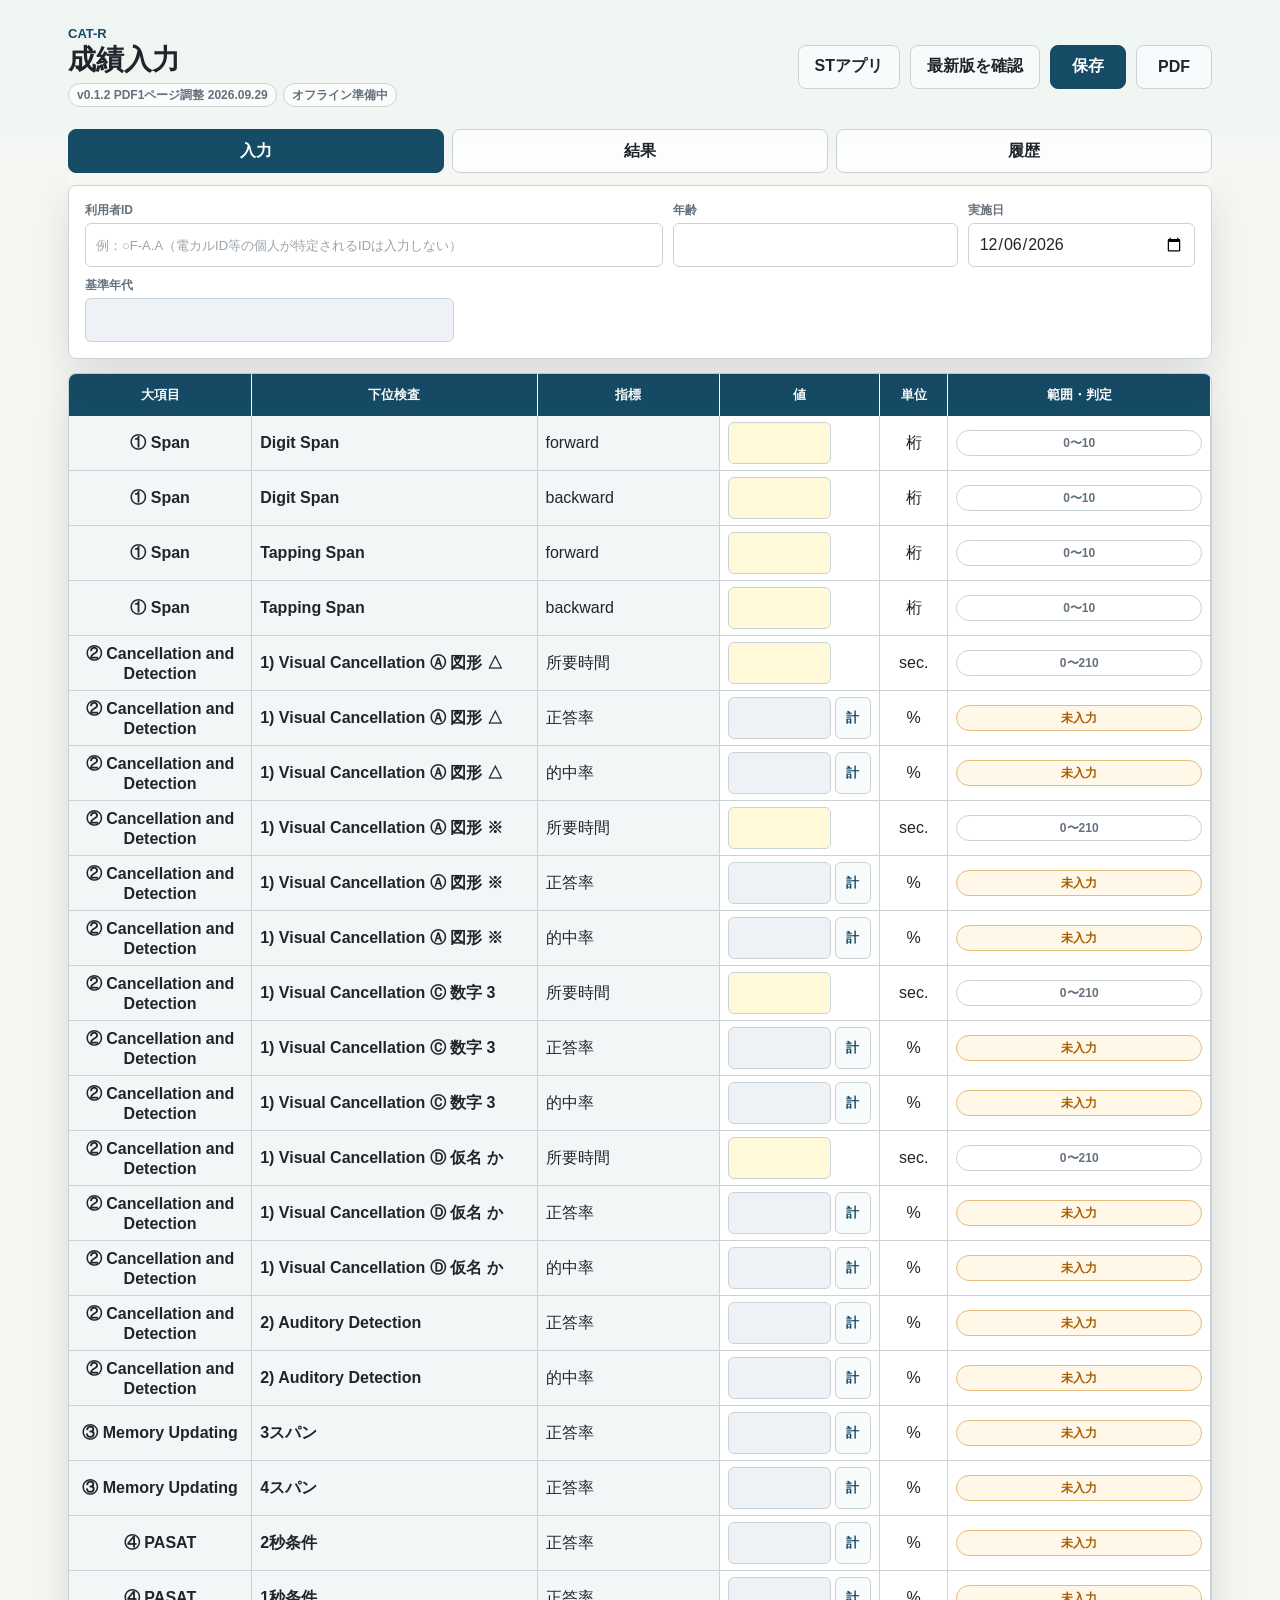
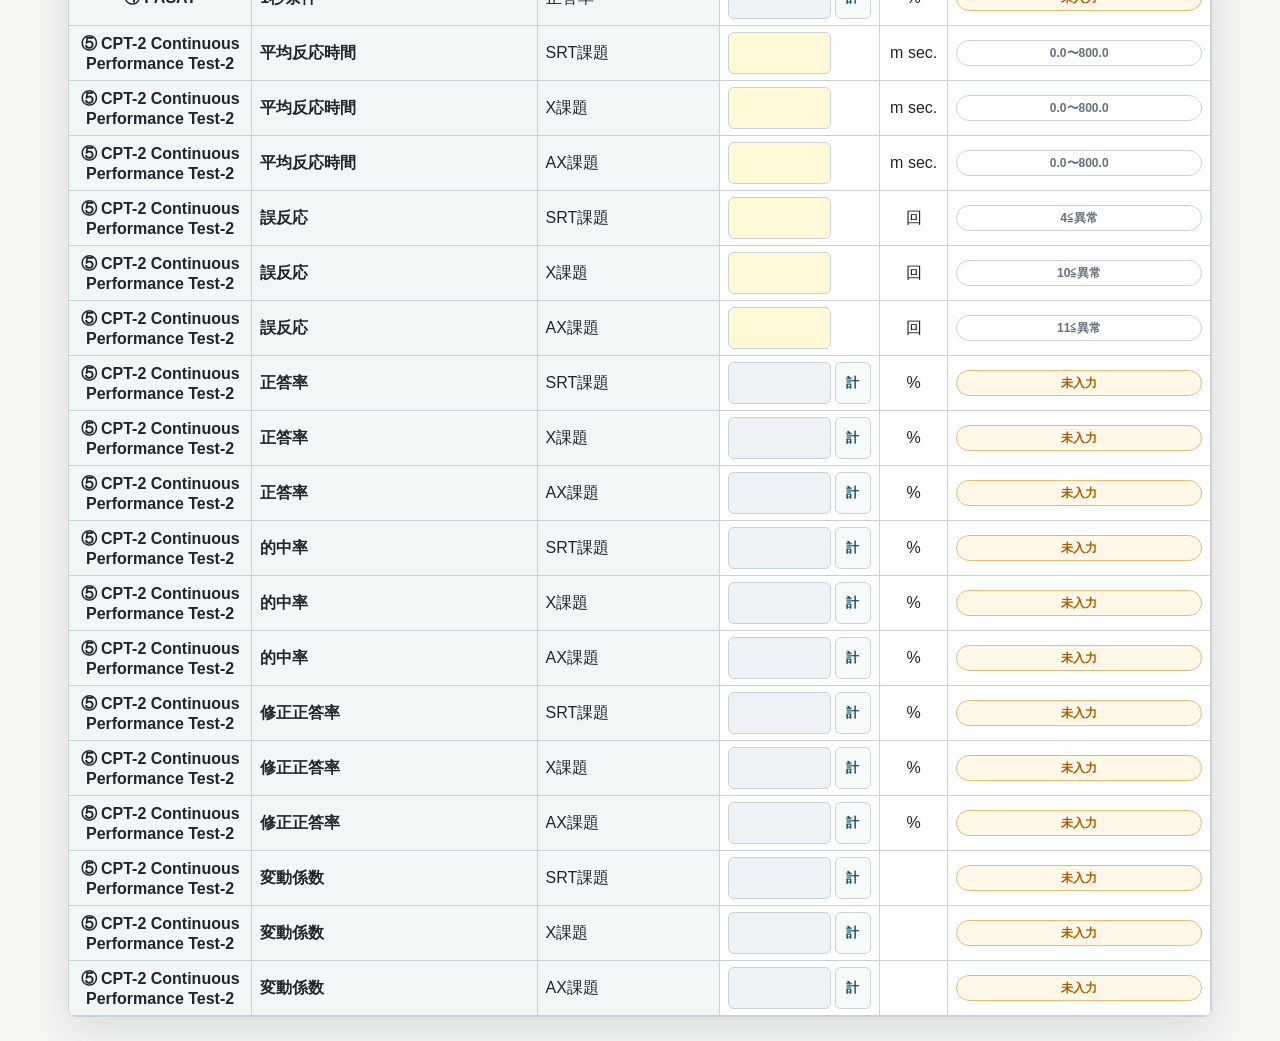
==== cat-r-input-app-v0.1/index.html @ 5bb5e6d0 "Publish ST app" ====
<!doctype html>
<html lang="ja">
<head>
  <meta charset="utf-8">
  <meta name="viewport" content="width=device-width, initial-scale=1, viewport-fit=cover">
  <meta name="apple-mobile-web-app-capable" content="yes">
  <meta name="apple-mobile-web-app-title" content="CAT-R入力">
  <meta name="theme-color" content="#f7f5ef">
  <meta name="description" content="CAT-Rの結果入力、計算補助、結果出力を行う端末保存型Webアプリ">
  <title>CAT-R結果入力</title>
  <link rel="icon" type="image/svg+xml" href="./icon.svg">
  <link rel="manifest" href="./manifest.json">
  <link rel="stylesheet" href="./styles.css?v=16-print-sheet-20260929-1">
</head>
<body>
  <div class="app-shell">
    <header class="topbar">
      <div>
        <p class="eyebrow">CAT-R</p>
        <h1>成績入力</h1>
        <div class="app-meta" aria-label="アプリ情報">
          <span id="versionLabel">v0.1.2</span>
          <span id="offlineStatusLabel">端末保存</span>
        </div>
      </div>
      <div class="top-actions">
        <a class="icon-button secondary" href="../index.html" aria-label="STアプリへ戻る" title="STアプリへ戻る">
          <span aria-hidden="true">STアプリ</span>
        </a>
        <button class="icon-button secondary" type="button" id="refreshButton" aria-label="最新版を確認" title="最新版を確認">
          <span aria-hidden="true">最新版を確認</span>
        </button>
        <button class="icon-button secondary is-hidden" type="button" id="editButton" aria-label="編集" title="編集">
          <span aria-hidden="true">編集</span>
        </button>
        <button class="icon-button" type="button" id="saveButton" aria-label="保存" title="保存">
          <span aria-hidden="true">保存</span>
        </button>
        <button class="icon-button secondary" type="button" id="printButton" aria-label="PDF出力" title="PDF出力">
          <span aria-hidden="true">PDF</span>
        </button>
      </div>
    </header>

    <nav class="tabs" aria-label="表示切替">
      <button class="tab is-active" data-tab="input" type="button">入力</button>
      <button class="tab" data-tab="summary" type="button">結果</button>
      <button class="tab" data-tab="records" type="button">履歴</button>
    </nav>

    <main>
      <section class="panel patient-panel" aria-label="患者情報">
        <div class="patient-grid">
          <label class="id-field">
            <span>利用者ID</span>
            <input id="patientId" autocomplete="off" inputmode="text" tabindex="1" placeholder="例：○F-A.A（電カルID等の個人が特定されるIDは入力しない）">
          </label>
          <label>
            <span>年齢</span>
            <input id="patientAge" type="number" min="0" max="120" inputmode="numeric" tabindex="2">
          </label>
          <label>
            <span>実施日</span>
            <input id="testDate" type="date" tabindex="3">
          </label>
          <label>
            <span>基準年代</span>
            <input id="ageBand" readonly tabindex="-1">
          </label>
        </div>
      </section>

      <section class="view is-active" id="inputView">
        <div class="table-wrap" role="region" aria-label="CAT-R入力表">
          <table class="input-table">
            <thead>
              <tr>
                <th>大項目</th>
                <th>下位検査</th>
                <th>指標</th>
                <th>値</th>
                <th>単位</th>
                <th>範囲・判定</th>
              </tr>
            </thead>
            <tbody id="inputRows"></tbody>
          </table>
        </div>
      </section>

      <section class="view" id="summaryView">
        <div class="summary-layout">
          <section class="panel">
            <h2>結果サマリー</h2>
            <div id="summaryCards" class="summary-cards"></div>
          </section>
          <section class="panel">
            <h2>入力完了状況</h2>
            <div id="completionList" class="completion-list"></div>
          </section>
          <section class="panel wide">
            <div class="section-head compact">
              <h2>入力漏れチェック</h2>
              <span id="missingBadge" class="status-pill"></span>
            </div>
            <div id="missingList" class="missing-list"></div>
          </section>
          <section class="panel wide">
            <h2>前回比較</h2>
            <div id="comparisonPanel" class="comparison-panel"></div>
          </section>
          <section class="panel wide print-keep">
            <div class="section-head compact">
              <h2>所見下書き</h2>
              <button class="text-button" type="button" id="copyImpressionButton">コピー</button>
            </div>
            <textarea id="impressionDraft" class="impression-draft" readonly aria-label="所見下書き"></textarea>
          </section>
          <section class="panel wide print-profile-panel">
            <h2>プロフィール一覧</h2>
            <div class="result-table-wrap">
              <table class="result-table">
                <thead>
                  <tr>
                    <th>項目</th>
                    <th>値</th>
                    <th>前回</th>
                    <th>変化</th>
                    <th>単位</th>
                    <th>状態</th>
                  </tr>
                </thead>
                <tbody id="resultRows"></tbody>
              </table>
            </div>
          </section>
        </div>
      </section>

      <section class="view" id="recordsView">
        <section class="panel content-panel">
          <div class="section-head">
            <h2>保存済みデータ</h2>
            <div class="data-actions">
              <button class="text-button" type="button" id="exportButton">書き出し</button>
              <button class="text-button" type="button" id="importButton">読み込み</button>
              <button class="text-button danger" type="button" id="clearAllButton">全削除</button>
              <input id="importFile" type="file" accept="application/json,.json" hidden>
            </div>
          </div>
          <p class="panel-note">保存済みデータはこのブラウザ内に保存されます。iPadや別ブラウザへ移す場合は、書き出しファイルを使って読み込みます。</p>
          <div id="recordList" class="record-list"></div>
        </section>
      </section>
    </main>
  </div>

  <section id="printProfileSheet" class="print-profile-sheet" aria-hidden="true"></section>

  <template id="assistTemplate">
    <tr class="assist-row">
      <td colspan="6">
        <div class="assist-panel"></div>
      </td>
    </tr>
  </template>

  <script src="./version.js?v=16-print-sheet-20260929-1"></script>
  <script src="./app.js?v=16-print-sheet-20260929-1"></script>
</body>
</html>
---- cat-r-input-app-v0.1/styles.css ----
:root {
  --bg: #f6f7f3;
  --surface: #ffffff;
  --surface-soft: #eef5f2;
  --ink: #20252b;
  --muted: #65717c;
  --line: #c9d3d5;
  --line-strong: #7c8f98;
  --input: #fff9d8;
  --calc: #eef2f7;
  --ok: #1f7a50;
  --warn: #a85d00;
  --bad: #b3261e;
  --blue: #276c8f;
  --blue-dark: #164b66;
  --focus: #1c7ed6;
  --shadow: 0 14px 40px rgba(26, 36, 46, 0.12);
  font-family: -apple-system, BlinkMacSystemFont, "Helvetica Neue", Arial, sans-serif;
}

* {
  box-sizing: border-box;
}

html {
  min-height: 100%;
  background: var(--bg);
}

body {
  min-height: 100%;
  margin: 0;
  color: var(--ink);
  background: linear-gradient(180deg, #eef5f2 0, #f6f7f3 220px);
  font-size: 16px;
}

button,
input,
textarea {
  font: inherit;
}

button {
  -webkit-tap-highlight-color: transparent;
}

.app-shell {
  max-width: 1180px;
  margin: 0 auto;
  padding: max(16px, env(safe-area-inset-top)) 18px max(24px, env(safe-area-inset-bottom));
}

.topbar {
  display: flex;
  align-items: center;
  justify-content: space-between;
  gap: 18px;
  padding: 10px 0 14px;
}

.eyebrow {
  margin: 0 0 3px;
  color: var(--blue-dark);
  font-size: 13px;
  font-weight: 700;
  letter-spacing: 0;
}

.app-meta {
  display: flex;
  flex-wrap: wrap;
  gap: 6px;
  margin-top: 7px;
}

.app-meta span {
  display: inline-flex;
  align-items: center;
  min-height: 24px;
  border: 1px solid var(--line);
  border-radius: 999px;
  padding: 2px 8px;
  background: rgba(255, 255, 255, 0.72);
  color: var(--muted);
  font-size: 12px;
  font-weight: 700;
}

h1,
h2 {
  margin: 0;
  letter-spacing: 0;
}

h1 {
  font-size: 28px;
  line-height: 1.15;
}

h2 {
  font-size: 18px;
  line-height: 1.25;
}

textarea {
  width: 100%;
  resize: vertical;
  border: 1px solid var(--line);
  border-radius: 6px;
  padding: 12px;
  background: #fff;
  color: var(--ink);
  line-height: 1.6;
}

.top-actions {
  display: flex;
  flex-wrap: wrap;
  gap: 10px;
  align-items: center;
  justify-content: flex-end;
}

.icon-button,
.text-button,
.tab {
  border: 1px solid var(--line);
  min-height: 44px;
  border-radius: 8px;
  background: var(--surface);
  color: var(--ink);
  cursor: pointer;
  touch-action: manipulation;
}

.icon-button {
  display: inline-flex;
  align-items: center;
  justify-content: center;
  min-width: 76px;
  padding: 0 16px;
  font-weight: 700;
  text-decoration: none;
}

.icon-button:not(.secondary) {
  border-color: var(--blue-dark);
  background: var(--blue-dark);
  color: #fff;
}

.icon-button.secondary {
  background: #f8fbfc;
}

.text-button {
  padding: 0 14px;
  font-weight: 700;
}

.text-button.danger {
  color: var(--bad);
  border-color: #e4b8b3;
  background: #fff7f6;
}

button:disabled {
  cursor: not-allowed;
  opacity: 0.52;
}

.is-hidden {
  display: none !important;
}

.data-actions {
  display: flex;
  flex-wrap: wrap;
  gap: 8px;
  justify-content: flex-end;
}

.tabs {
  position: sticky;
  top: 0;
  z-index: 20;
  display: grid;
  grid-template-columns: repeat(3, 1fr);
  gap: 8px;
  padding: 8px 0 12px;
  background: linear-gradient(180deg, #eef5f2 0, rgba(246, 247, 243, 0.92) 100%);
  backdrop-filter: blur(12px);
}

.tab {
  font-weight: 700;
  background: rgba(255, 255, 255, 0.78);
}

.tab.is-active {
  border-color: var(--blue-dark);
  background: var(--blue-dark);
  color: #fff;
}

.panel {
  border: 1px solid var(--line);
  border-radius: 8px;
  background: var(--surface);
  box-shadow: var(--shadow);
}

.content-panel {
  padding: 18px;
}

.patient-panel {
  position: sticky;
  top: 64px;
  z-index: 15;
  padding: 16px;
  margin-bottom: 14px;
}

.patient-grid {
  display: grid;
  grid-template-columns: 1.3fr 0.7fr 1fr 0.8fr;
  gap: 10px;
}

.patient-grid > label {
  min-width: 0;
}

.patient-grid .id-field {
  grid-column: span 2;
}

label {
  display: block;
}

label span {
  display: block;
  margin-bottom: 4px;
  color: var(--muted);
  font-size: 12px;
  font-weight: 700;
}

input {
  width: 100%;
  min-width: 0;
  min-height: 44px;
  border: 1px solid var(--line);
  border-radius: 6px;
  padding: 8px 10px;
  background: #fff;
  color: var(--ink);
}

input::placeholder {
  color: #9aa3aa;
  opacity: 1;
}

#patientId::placeholder {
  font-size: 13px;
}

input:focus,
textarea:focus,
button:focus-visible {
  outline: 3px solid rgba(28, 126, 214, 0.28);
  outline-offset: 1px;
  border-color: var(--focus);
}

input[readonly],
input:disabled {
  background: var(--calc);
  color: var(--ink);
  opacity: 1;
}

input[type="date"] {
  max-width: 100%;
  min-inline-size: 0;
  -webkit-appearance: none;
  appearance: none;
}

input[type="date"]::-webkit-date-and-time-value {
  margin: 0;
  min-width: 0;
  text-align: left;
}

.view {
  display: none;
}

.view.is-active {
  display: block;
}

.table-wrap,
.result-table-wrap {
  overflow: auto;
  border: 1px solid var(--line);
  border-radius: 8px;
  background: var(--surface);
  box-shadow: var(--shadow);
}

.result-table-wrap {
  margin-top: 14px;
  box-shadow: none;
}

table {
  width: 100%;
  border-collapse: collapse;
  table-layout: fixed;
}

.input-table {
  min-width: 0;
}

.input-table th:nth-child(1),
.input-table td:nth-child(1) {
  width: 16%;
}

.input-table th:nth-child(2),
.input-table td:nth-child(2) {
  width: 25%;
}

.input-table th:nth-child(3),
.input-table td:nth-child(3) {
  width: 16%;
}

.input-table th:nth-child(4),
.input-table td:nth-child(4) {
  width: 14%;
}

.input-table th:nth-child(5),
.input-table td:nth-child(5) {
  width: 6%;
}

.input-table th:nth-child(6),
.input-table td:nth-child(6) {
  width: 23%;
}

th {
  position: sticky;
  top: 0;
  z-index: 2;
  background: var(--blue-dark);
  color: #fff;
  text-align: center;
  font-size: 13px;
  font-weight: 700;
  height: 42px;
  border-right: 1px solid rgba(255, 255, 255, 0.28);
}

td {
  min-height: 52px;
  border-right: 1px solid var(--line);
  border-bottom: 1px solid var(--line);
  padding: 6px 8px;
  vertical-align: middle;
  background: #fff;
  overflow-wrap: anywhere;
  word-break: normal;
}

td.group-cell,
td.subtest-cell,
td.metric-cell {
  background: #f3f6f7;
}

td.group-cell {
  text-align: center;
  font-weight: 700;
}

td.subtest-cell {
  font-weight: 600;
}

td.value-cell {
  background: #fff;
}

td.unit-cell {
  text-align: center;
}

td.range-cell {
  color: var(--muted);
  font-size: 13px;
}

.input-control {
  display: grid;
  grid-template-columns: minmax(0, 1fr) 36px;
  gap: 4px;
  align-items: center;
}

.input-control input {
  width: 100%;
  min-width: 0;
  min-height: 42px;
  text-align: right;
  font-variant-numeric: tabular-nums;
  background: var(--input);
}

.input-control.calculated input {
  background: var(--calc);
}

.input-control.calculated input[data-value-origin="manual"] {
  border-color: #d6a83f;
  background: var(--input);
}

.input-control.calculated input[data-value-origin="auto"] {
  border-color: #9cb7c7;
}

.calc-toggle {
  width: 36px;
  min-width: 36px;
  min-height: 42px;
  border: 1px solid var(--line);
  border-radius: 6px;
  background: #f8fbfc;
  color: var(--blue-dark);
  font-size: 13px;
  font-weight: 800;
}

.status-pill {
  display: inline-flex;
  align-items: center;
  min-height: 26px;
  padding: 3px 8px;
  border-radius: 999px;
  border: 1px solid var(--line);
  background: #fff;
  color: var(--muted);
  font-size: 12px;
  font-weight: 700;
  white-space: nowrap;
}

.status-pill.ok {
  border-color: #9cc8b0;
  background: #eef8f2;
  color: var(--ok);
}

.status-pill.warn {
  border-color: #e4bd7a;
  background: #fff7e8;
  color: var(--warn);
}

.status-pill.bad {
  border-color: #e4a6a1;
  background: #fff2f1;
  color: var(--bad);
}

.status-pill.manual {
  border-color: #d6a83f;
  background: #fff9d8;
  color: #7b5200;
}

.range-cell .status-pill {
  width: 100%;
  justify-content: center;
  text-align: center;
  white-space: normal;
  line-height: 1.2;
}

.assist-row td {
  padding: 0;
  background: #f7fafb;
}

.assist-panel {
  display: grid;
  grid-template-columns: repeat(4, minmax(140px, 1fr));
  gap: 10px;
  padding: 12px;
  border-left: 4px solid var(--blue);
}

.assist-note {
  grid-column: 1 / -1;
  color: var(--muted);
  font-size: 13px;
}

.assist-actions {
  display: flex;
  align-items: end;
  justify-content: flex-start;
}

.formula-note {
  grid-column: 1 / -1;
  min-height: 34px;
  padding: 8px 10px;
  border-radius: 6px;
  background: #eef5f2;
  color: var(--blue-dark);
  font-size: 13px;
  font-weight: 700;
}

.summary-layout {
  display: grid;
  grid-template-columns: 1fr 1fr;
  gap: 14px;
}

.summary-layout .panel {
  padding: 18px;
}

.summary-layout .wide {
  grid-column: 1 / -1;
}

.summary-cards {
  display: grid;
  grid-template-columns: repeat(3, 1fr);
  gap: 12px;
  margin-top: 14px;
}

.summary-card {
  min-height: 92px;
  border: 1px solid var(--line);
  border-radius: 8px;
  padding: 12px;
  background: #fbfcfd;
}

.summary-card strong {
  display: block;
  margin-bottom: 8px;
  font-size: 26px;
  line-height: 1;
}

.summary-card span {
  color: var(--muted);
  font-size: 13px;
  font-weight: 700;
}

.print-profile-sheet {
  display: none;
}

.completion-list,
.record-list,
.missing-list {
  display: grid;
  gap: 10px;
  margin-top: 14px;
}

.completion-item,
.record-item {
  display: grid;
  grid-template-columns: 1fr auto;
  align-items: center;
  gap: 12px;
  min-height: 48px;
  border: 1px solid var(--line);
  border-radius: 8px;
  padding: 11px 12px;
  background: #fbfcfd;
}

.record-actions {
  display: flex;
  gap: 8px;
  align-items: center;
}

.panel-note {
  margin: 12px 0 0;
  color: var(--muted);
  font-size: 13px;
  line-height: 1.5;
}

.small-button {
  min-height: 38px;
  border: 1px solid var(--line);
  border-radius: 6px;
  padding: 0 10px;
  background: #fff;
  color: var(--ink);
  font-weight: 700;
}

.small-button.danger {
  color: var(--bad);
}

.result-table {
  min-width: 0;
  margin-top: 0;
}

.result-table th:nth-child(1),
.result-table td:nth-child(1) {
  width: 38%;
}

.result-table th:nth-child(2),
.result-table td:nth-child(2) {
  width: 11%;
}

.result-table th:nth-child(3),
.result-table td:nth-child(3) {
  width: 11%;
}

.result-table th:nth-child(4),
.result-table td:nth-child(4) {
  width: 12%;
}

.result-table th:nth-child(5),
.result-table td:nth-child(5) {
  width: 6%;
}

.result-table th:nth-child(6),
.result-table td:nth-child(6) {
  width: 22%;
}

.section-head {
  display: flex;
  justify-content: space-between;
  gap: 12px;
  align-items: center;
  min-height: 46px;
  padding-bottom: 12px;
  border-bottom: 1px solid var(--line);
}

.section-head.compact {
  min-height: 38px;
}

.missing-list ul {
  display: grid;
  grid-template-columns: repeat(2, minmax(0, 1fr));
  gap: 8px;
  margin: 0;
  padding: 0;
  list-style: none;
}

.missing-list li {
  min-height: 48px;
  border: 1px solid var(--line);
  border-radius: 8px;
  padding: 9px 10px;
  background: #fffaf0;
}

.missing-list strong {
  display: block;
  color: var(--warn);
  font-size: 12px;
  line-height: 1.25;
}

.missing-list span {
  display: block;
  margin-top: 3px;
  font-size: 13px;
  line-height: 1.35;
}

.comparison-panel {
  margin-top: 14px;
}

.comparison-head {
  display: flex;
  flex-wrap: wrap;
  gap: 8px 12px;
  align-items: center;
  margin-bottom: 10px;
  color: var(--muted);
  font-size: 13px;
}

.comparison-head strong {
  color: var(--ink);
}

.compact-table {
  margin-top: 0;
}

.comparison-table {
  min-width: 0;
}

.comparison-table th:nth-child(1),
.comparison-table td:nth-child(1) {
  width: 55%;
}

.comparison-table th:nth-child(2),
.comparison-table td:nth-child(2),
.comparison-table th:nth-child(3),
.comparison-table td:nth-child(3) {
  width: 15%;
}

.comparison-table th:nth-child(4),
.comparison-table td:nth-child(4) {
  width: 15%;
}

.impression-draft {
  min-height: 180px;
  margin-top: 14px;
}

.empty-state {
  color: var(--muted);
  padding: 16px 2px 2px;
}

@media (max-width: 900px) {
  .app-shell {
    padding-left: 8px;
    padding-right: 8px;
  }

  .patient-grid {
    grid-template-columns: repeat(2, minmax(0, 1fr));
    gap: 8px;
  }

  .patient-grid .id-field {
    grid-column: 1 / -1;
  }

  .patient-panel {
    top: 60px;
    padding: 12px;
  }

  .table-wrap,
  .result-table-wrap {
    overflow-x: hidden;
  }

  .input-table,
  .result-table,
  .comparison-table {
    font-size: 13px;
  }

  th {
    height: 38px;
    padding: 4px 3px;
    font-size: 12px;
  }

  td {
    padding: 5px 4px;
  }

  td.range-cell {
    font-size: 12px;
  }

  .input-control {
    grid-template-columns: minmax(0, 1fr) 32px;
    gap: 3px;
  }

  .input-control input {
    min-height: 38px;
    padding: 6px 5px;
    font-size: 13px;
  }

  .calc-toggle {
    width: 32px;
    min-width: 32px;
    min-height: 38px;
    font-size: 12px;
  }

  .status-pill {
    min-height: 24px;
    padding: 2px 5px;
    font-size: 11px;
  }

  #testDate {
    padding-left: 8px;
    padding-right: 6px;
    font-size: 14px;
    line-height: 1.2;
  }

  .result-table td:first-child,
  .comparison-table td:first-child {
    font-size: 12px;
    line-height: 1.25;
  }

  .result-table .status-pill,
  .comparison-table .status-pill {
    width: 100%;
    justify-content: center;
    text-align: center;
    white-space: normal;
    line-height: 1.15;
  }

  .summary-layout {
    grid-template-columns: 1fr;
  }

  .summary-cards {
    grid-template-columns: repeat(3, minmax(0, 1fr));
  }

  .assist-panel {
    grid-template-columns: repeat(2, minmax(130px, 1fr));
  }
}

@media (max-width: 640px) {
  h1 {
    font-size: 24px;
  }

  .topbar {
    align-items: flex-start;
  }

  .top-actions {
    flex-wrap: wrap;
    justify-content: flex-end;
  }

  .patient-grid,
  .summary-cards {
    grid-template-columns: 1fr 1fr;
  }

  .content-panel,
  .summary-layout .panel,
  .patient-panel {
    padding: 14px;
  }

  .section-head,
  .record-item {
    grid-template-columns: 1fr;
    align-items: stretch;
  }

  .record-actions,
  .data-actions {
    justify-content: flex-start;
  }

  .missing-list ul {
    grid-template-columns: 1fr;
  }

  .assist-panel {
    grid-template-columns: 1fr;
  }
}

@media print {
  @page {
    size: A4 landscape;
    margin: 5mm;
  }

  body {
    background: #fff;
    font-size: 7pt;
  }

  .top-actions,
  .tabs,
  .calc-toggle,
  .assist-row,
  .data-actions,
  .text-button,
  #recordsView {
    display: none !important;
  }

  .app-shell {
    max-width: none;
    padding: 0;
  }

  .patient-panel,
  .table-wrap,
  .panel,
  .result-table-wrap {
    box-shadow: none;
    border-color: #222;
  }

  .view {
    display: none;
  }

  .print-report #summaryView,
  body:not(.print-report) #summaryView {
    display: block;
  }

  #inputView,
  #recordsView {
    display: none !important;
  }

  .summary-layout {
    display: block;
  }

  .summary-layout > .panel {
    display: none !important;
  }

  .summary-layout > .print-profile-panel {
    display: block !important;
  }

  .patient-panel {
    margin-bottom: 5px;
    padding: 6px;
    break-inside: avoid;
  }

  .patient-grid {
    grid-template-columns: 1.45fr 0.45fr 0.7fr 0.7fr;
    gap: 5px;
  }

  .patient-grid label {
    gap: 2px;
  }

  .patient-grid span {
    font-size: 6.5pt;
  }

  .patient-grid input {
    min-height: 0;
    padding: 3px 5px;
    font-size: 7pt;
  }

  .summary-layout .panel {
    margin-bottom: 0;
    padding: 6px;
    break-inside: avoid;
  }

  .summary-layout .panel h2 {
    margin-bottom: 4px;
    font-size: 10pt;
  }

  .summary-cards {
    grid-template-columns: repeat(3, 1fr);
    gap: 8px;
  }

  .summary-card {
    min-height: 68px;
    padding: 8px;
  }

  .summary-card strong {
    font-size: 20px;
  }

  .result-table,
  .comparison-table {
    min-width: 0;
    width: 100%;
    font-size: 6.5pt;
    table-layout: fixed;
  }

  th {
    position: static;
    height: auto;
  }

  td,
  th {
    padding: 2px 3px;
    line-height: 1.18;
    white-space: normal;
  }

  .result-table-wrap {
    overflow: visible;
  }

  .result-table th:nth-child(1),
  .result-table td:nth-child(1) {
    width: 34%;
  }

  .result-table th:nth-child(2),
  .result-table td:nth-child(2),
  .result-table th:nth-child(3),
  .result-table td:nth-child(3),
  .result-table th:nth-child(4),
  .result-table td:nth-child(4) {
    width: 11%;
  }

  .result-table th:nth-child(5),
  .result-table td:nth-child(5) {
    width: 9%;
  }

  .result-table th:nth-child(6),
  .result-table td:nth-child(6) {
    width: 24%;
  }

  .impression-draft {
    min-height: 120px;
    border-color: #222;
  }

  body.print-report .app-shell {
    display: none !important;
  }

  body.print-report .print-profile-sheet {
    display: block !important;
    width: 100%;
    max-height: 190mm;
    overflow: hidden;
    color: #111;
    font-family: -apple-system, BlinkMacSystemFont, "Hiragino Sans", "Yu Gothic", sans-serif;
  }

  .print-sheet-header {
    display: flex;
    align-items: flex-end;
    justify-content: space-between;
    gap: 8px;
    margin-bottom: 3mm;
    border-bottom: 1.2px solid #111;
    padding-bottom: 2mm;
  }

  .print-sheet-header p,
  .print-sheet-header h1 {
    margin: 0;
  }

  .print-sheet-header p {
    font-size: 7pt;
    font-weight: 800;
    letter-spacing: 0;
  }

  .print-sheet-header h1 {
    font-size: 13pt;
    line-height: 1.1;
  }

  .print-sheet-header span {
    font-size: 6pt;
    color: #444;
  }

  .print-patient-grid {
    display: grid;
    grid-template-columns: 2fr 0.55fr 0.85fr 0.85fr;
    gap: 2mm;
    margin-bottom: 3mm;
  }

  .print-patient-cell {
    min-height: 9mm;
    border: 1px solid #222;
    padding: 1.5mm 2mm;
    overflow: hidden;
  }

  .print-patient-cell span {
    display: block;
    margin-bottom: 1mm;
    font-size: 6pt;
    color: #555;
    font-weight: 700;
  }

  .print-patient-cell strong {
    display: block;
    min-width: 0;
    overflow: hidden;
    text-overflow: ellipsis;
    white-space: nowrap;
    font-size: 8pt;
    line-height: 1.1;
  }

  .print-profile-columns {
    display: grid;
    grid-template-columns: repeat(3, minmax(0, 1fr));
    gap: 2mm;
  }

  .print-profile-column {
    min-width: 0;
    border-top: 1px solid #222;
    border-left: 1px solid #222;
  }

  .print-profile-row {
    display: grid;
    grid-template-columns: minmax(0, 1fr) 17mm 20mm;
    min-height: 4.6mm;
    border-right: 1px solid #222;
    border-bottom: 1px solid #222;
    font-size: 5.6pt;
    line-height: 1.05;
  }

  .print-profile-row span,
  .print-profile-row strong,
  .print-profile-row em {
    min-width: 0;
    overflow: hidden;
    padding: 1mm 1.2mm;
    text-overflow: ellipsis;
    white-space: nowrap;
    font-style: normal;
  }

  .print-profile-row strong,
  .print-profile-row em {
    border-left: 1px solid #222;
    text-align: center;
  }

  .print-profile-row--head {
    min-height: 4.8mm;
    background: #edf2f4;
    font-weight: 900;
  }
}
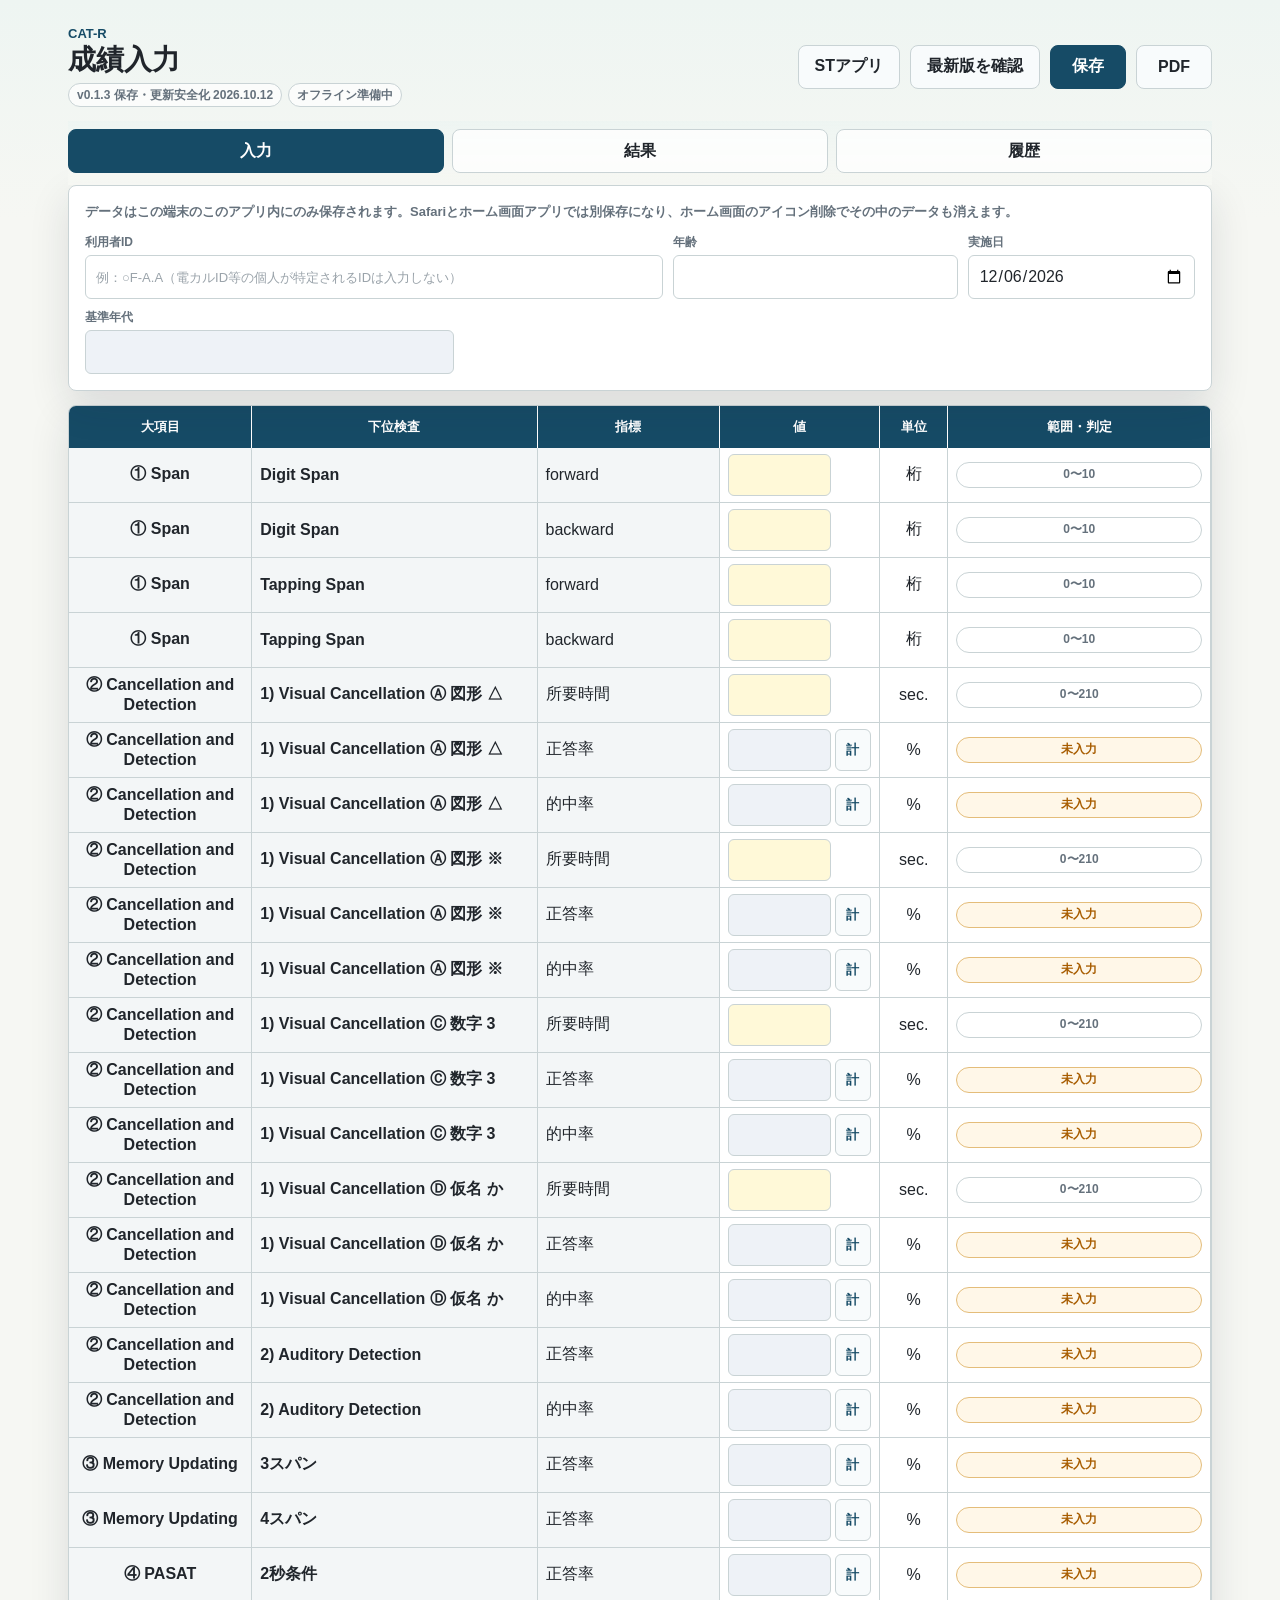
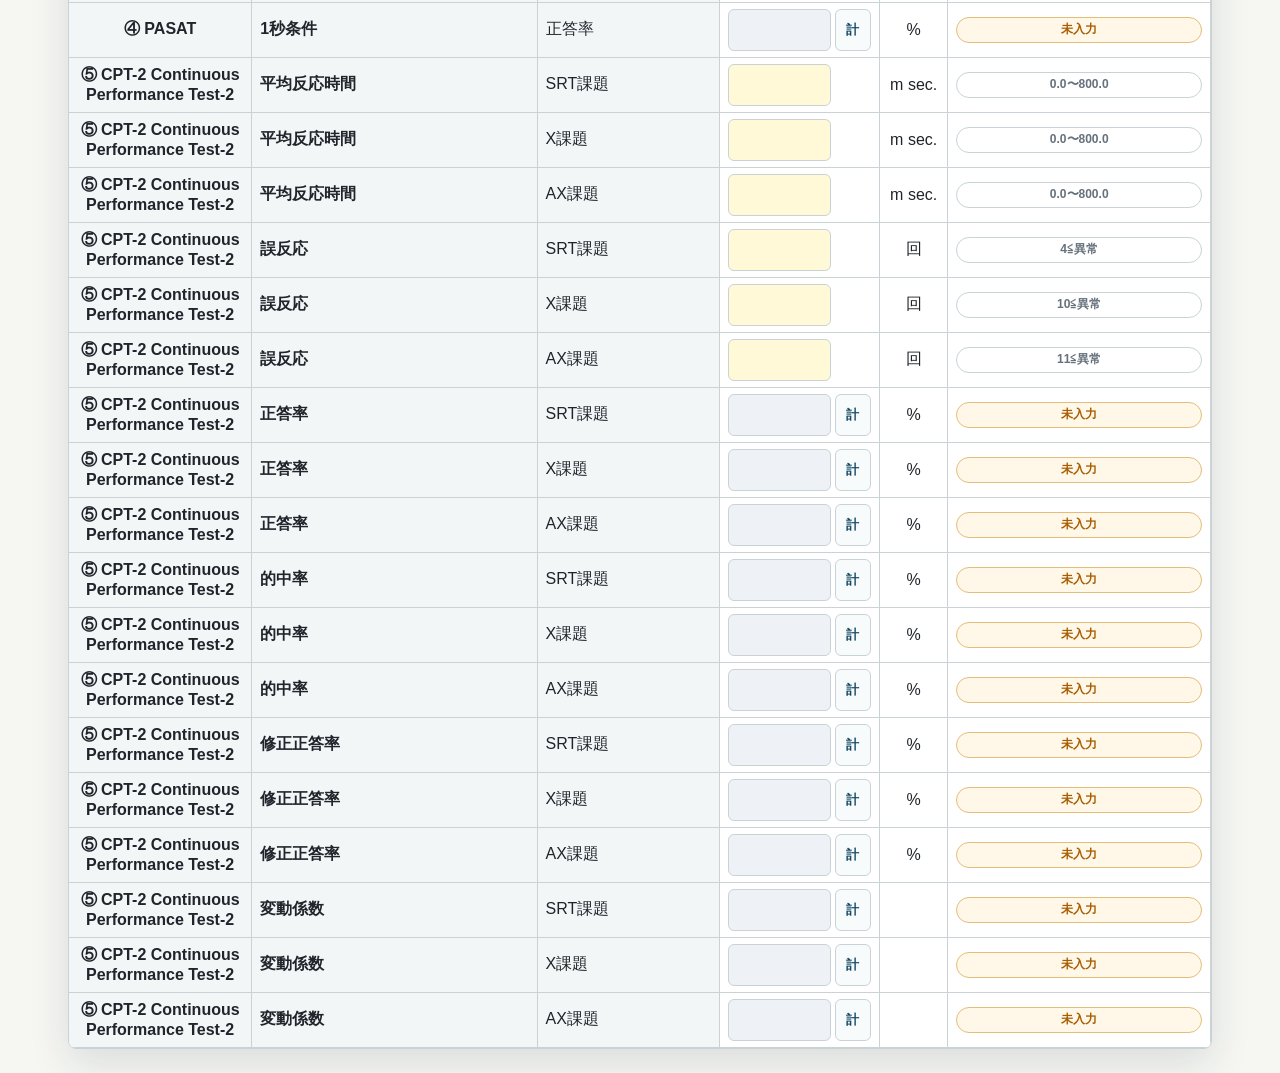
==== commit 8160c7c0: "Fix offline storage and update safety" ====
--- a/cat-r-input-app-v0.1/index.html
+++ b/cat-r-input-app-v0.1/index.html
@@ -10,7 +10,7 @@
   <title>CAT-R結果入力</title>
   <link rel="icon" type="image/svg+xml" href="./icon.svg">
   <link rel="manifest" href="./manifest.json">
-  <link rel="stylesheet" href="./styles.css?v=16-print-sheet-20260929-1">
+  <link rel="stylesheet" href="./styles.css?v=17-storage-update-20261012-1">
 </head>
 <body>
   <div class="app-shell">
@@ -50,6 +50,7 @@
 
     <main>
       <section class="panel patient-panel" aria-label="患者情報">
+        <p class="panel-note storage-note">データはこの端末のこのアプリ内にのみ保存されます。Safariとホーム画面アプリでは別保存になり、ホーム画面のアイコン削除でその中のデータも消えます。</p>
         <div class="patient-grid">
           <label class="id-field">
             <span>利用者ID</span>
@@ -148,7 +149,7 @@
               <input id="importFile" type="file" accept="application/json,.json" hidden>
             </div>
           </div>
-          <p class="panel-note">保存済みデータはこのブラウザ内に保存されます。iPadや別ブラウザへ移す場合は、書き出しファイルを使って読み込みます。</p>
+          <p class="panel-note">データはこの端末のこのアプリ内にのみ保存されます。Safariとホーム画面アプリでは別保存になり、ホーム画面のアイコン削除でその中のデータも消えます。iPadや別ブラウザへ移す場合は、書き出しファイルを使って読み込みます。</p>
           <div id="recordList" class="record-list"></div>
         </section>
       </section>
@@ -165,7 +166,7 @@
     </tr>
   </template>
 
-  <script src="./version.js?v=16-print-sheet-20260929-1"></script>
-  <script src="./app.js?v=16-print-sheet-20260929-1"></script>
+  <script src="./version.js?v=17-storage-update-20261012-1"></script>
+  <script src="./app.js?v=17-storage-update-20261012-1"></script>
 </body>
 </html>
--- a/cat-r-input-app-v0.1/styles.css
+++ b/cat-r-input-app-v0.1/styles.css
@@ -614,6 +614,11 @@
   line-height: 1.5;
 }
 
+.storage-note {
+  margin: 0 0 12px;
+  font-weight: 700;
+}
+
 .small-button {
   min-height: 38px;
   border: 1px solid var(--line);
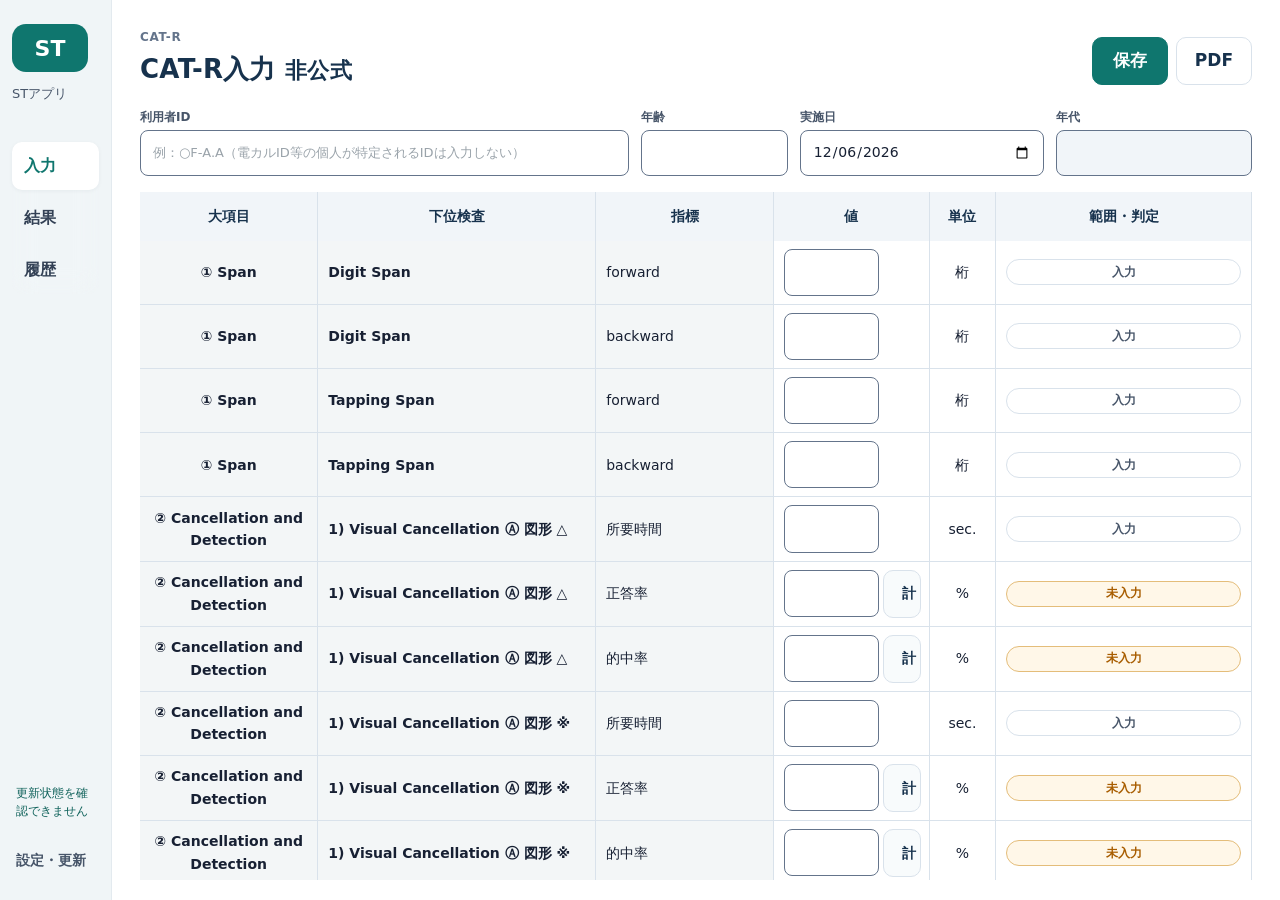
==== commit 93e2aa48: "Publish v1.3.0 with 762 naming cards and CAT-R recording support" ====
--- a/cat-r-input-app-v0.1/index.html
+++ b/cat-r-input-app-v0.1/index.html
@@ -10,26 +10,26 @@
   <title>CAT-R結果入力</title>
   <link rel="icon" type="image/svg+xml" href="./icon.svg">
   <link rel="manifest" href="./manifest.json">
-  <link rel="stylesheet" href="./styles.css?v=17-storage-update-20261012-1">
-</head>
-<body>
-  <div class="app-shell">
-    <header class="topbar">
+  <link rel="stylesheet" href="./styles.css?v=workspace-120-review-1">
+<link rel="stylesheet" href="../clinical-ui.css">
+<link rel="stylesheet" href="../workspace.css"></head>
+<body data-app="catr" data-workspace="v2"><div class="h-app"><aside class="h-rail"><a class="icon-button secondary h-brand" href="../index.html" aria-label="STアプリのホームへ" title="STアプリへ戻る">ST</a><span class="h-app-name">STアプリ</span><nav class="h-navigation" aria-label="アプリ内ナビゲーション"><nav class="tabs" aria-label="表示切替">
+      <button class="tab is-active" data-tab="input" type="button">入力</button>
+      <button class="tab" data-tab="summary" type="button">結果</button>
+      <button class="tab" data-tab="records" type="button">履歴</button>
+    </nav></nav><div class="h-rail-bottom"><span id="offlineStatusLabel">端末保存</span><button type="button" class="h-settings-button" data-h-settings>設定・更新</button></div></aside><main class="h-content" id="workspace-content"><div class="app-shell">
+    <header class="topbar h-page-header">
       <div>
         <p class="eyebrow">CAT-R</p>
-        <h1>成績入力</h1>
+        <h1>CAT-R入力 <small>非公式</small></h1>
         <div class="app-meta" aria-label="アプリ情報">
-          <span id="versionLabel">v0.1.2</span>
-          <span id="offlineStatusLabel">端末保存</span>
+
+          
         </div>
       </div>
       <div class="top-actions">
-        <a class="icon-button secondary" href="../index.html" aria-label="STアプリへ戻る" title="STアプリへ戻る">
-          <span aria-hidden="true">STアプリ</span>
-        </a>
-        <button class="icon-button secondary" type="button" id="refreshButton" aria-label="最新版を確認" title="最新版を確認">
-          <span aria-hidden="true">最新版を確認</span>
-        </button>
+        
+        
         <button class="icon-button secondary is-hidden" type="button" id="editButton" aria-label="編集" title="編集">
           <span aria-hidden="true">編集</span>
         </button>
@@ -42,15 +42,10 @@
       </div>
     </header>
 
-    <nav class="tabs" aria-label="表示切替">
-      <button class="tab is-active" data-tab="input" type="button">入力</button>
-      <button class="tab" data-tab="summary" type="button">結果</button>
-      <button class="tab" data-tab="records" type="button">履歴</button>
-    </nav>
+    
 
-    <main>
-      <section class="panel patient-panel" aria-label="患者情報">
-        <p class="panel-note storage-note">データはこの端末のこのアプリ内にのみ保存されます。Safariとホーム画面アプリでは別保存になり、ホーム画面のアイコン削除でその中のデータも消えます。</p>
+    <section class="panel patient-panel" aria-label="利用者IDと実施条件">
+        
         <div class="patient-grid">
           <label class="id-field">
             <span>利用者ID</span>
@@ -65,11 +60,12 @@
             <input id="testDate" type="date" tabindex="3">
           </label>
           <label>
-            <span>基準年代</span>
+            <span>年代</span>
             <input id="ageBand" readonly tabindex="-1">
           </label>
         </div>
-      </section>
+      </section><main>
+      
 
       <section class="view is-active" id="inputView">
         <div class="table-wrap" role="region" aria-label="CAT-R入力表">
@@ -90,35 +86,8 @@
       </section>
 
       <section class="view" id="summaryView">
-        <div class="summary-layout">
-          <section class="panel">
-            <h2>結果サマリー</h2>
-            <div id="summaryCards" class="summary-cards"></div>
-          </section>
-          <section class="panel">
-            <h2>入力完了状況</h2>
-            <div id="completionList" class="completion-list"></div>
-          </section>
-          <section class="panel wide">
-            <div class="section-head compact">
-              <h2>入力漏れチェック</h2>
-              <span id="missingBadge" class="status-pill"></span>
-            </div>
-            <div id="missingList" class="missing-list"></div>
-          </section>
-          <section class="panel wide">
-            <h2>前回比較</h2>
-            <div id="comparisonPanel" class="comparison-panel"></div>
-          </section>
-          <section class="panel wide print-keep">
-            <div class="section-head compact">
-              <h2>所見下書き</h2>
-              <button class="text-button" type="button" id="copyImpressionButton">コピー</button>
-            </div>
-            <textarea id="impressionDraft" class="impression-draft" readonly aria-label="所見下書き"></textarea>
-          </section>
-          <section class="panel wide print-profile-panel">
-            <h2>プロフィール一覧</h2>
+        <div class="summary-layout"><section class="panel wide print-profile-panel">
+            <h2>入力結果一覧</h2>
             <div class="result-table-wrap">
               <table class="result-table">
                 <thead>
@@ -135,26 +104,54 @@
               </table>
             </div>
           </section>
-        </div>
+          <section class="panel">
+            <h2>結果サマリー</h2>
+            <div id="summaryCards" class="summary-cards"></div>
+          </section>
+          
+          
+          
+          
+          
+        <details class="h-catr-supplement"><summary>入力確認・比較・所見</summary><section class="panel">
+            <h2>入力完了状況</h2>
+            <div id="completionList" class="completion-list"></div>
+          </section><section class="panel wide">
+            <div class="section-head compact">
+              <h2>入力漏れチェック</h2>
+              <span id="missingBadge" class="status-pill"></span>
+            </div>
+            <div id="missingList" class="missing-list"></div>
+          </section><section class="panel wide">
+            <h2>前回比較</h2>
+            <div id="comparisonPanel" class="comparison-panel"></div>
+          </section><section class="panel wide print-keep">
+            <div class="section-head compact">
+              <h2>所見下書き</h2>
+              <button class="text-button" type="button" id="copyImpressionButton">コピー</button>
+            </div>
+            <textarea id="impressionDraft" class="impression-draft" readonly aria-label="所見下書き"></textarea>
+          </section></details></div>
       </section>
 
       <section class="view" id="recordsView">
         <section class="panel content-panel">
           <div class="section-head">
             <h2>保存済みデータ</h2>
-            <div class="data-actions">
+            
+          </div>
+          <p class="panel-note">履歴はこの端末に保存されます。移すときは書き出し・読み込みを使用してください。</p>
+          <div id="recordList" class="record-list"></div>
+        </section>
+      <details class="h-record-maint"><summary>バックアップ・管理</summary><div class="data-actions">
               <button class="text-button" type="button" id="exportButton">書き出し</button>
               <button class="text-button" type="button" id="importButton">読み込み</button>
               <button class="text-button danger" type="button" id="clearAllButton">全削除</button>
               <input id="importFile" type="file" accept="application/json,.json" hidden>
-            </div>
-          </div>
-          <p class="panel-note">データはこの端末のこのアプリ内にのみ保存されます。Safariとホーム画面アプリでは別保存になり、ホーム画面のアイコン削除でその中のデータも消えます。iPadや別ブラウザへ移す場合は、書き出しファイルを使って読み込みます。</p>
-          <div id="recordList" class="record-list"></div>
-        </section>
-      </section>
+            </div></details></section>
     </main>
-  </div>
+  </div></main></div>
+  
 
   <section id="printProfileSheet" class="print-profile-sheet" aria-hidden="true"></section>
 
@@ -166,7 +163,12 @@
     </tr>
   </template>
 
-  <script src="./version.js?v=17-storage-update-20261012-1"></script>
-  <script src="./app.js?v=17-storage-update-20261012-1"></script>
-</body>
+  <dialog class="h-settings" id="workspace-settings"><header><h2>設定と更新</h2><button type="button" data-h-close-settings>閉じる</button></header><span id="versionLabel">v0.1.2</span><p class="panel-note storage-note">データはこの端末のこのアプリ内にのみ保存されます。Safariとホーム画面アプリでは別保存になり、ホーム画面のアイコン削除でその中のデータも消えます。</p><button class="icon-button secondary" type="button" id="refreshButton" aria-label="最新版を確認" title="最新版を確認">
+          <span aria-hidden="true">最新版を確認</span>
+        </button><p class="ui-id-note">氏名・生年月日・カルテ番号は入力しないでください。</p><section aria-label="個人公開候補の利用案内"><h2>このアプリについて</h2><p>個人制作・無料のST訓練支援アプリです。病院・法人の公式アプリではありません。医療専門職の適切な判断のもとで使用してください。</p><p>絵カードはAI生成画像をSTが内容確認した教材です。制作・公開候補：ptmuradai-cyber。標準化検査や治療効果を保証するものではありません。</p><p>CAT-R入力は非公式の記録・計算補助です。公式の検査用紙・刺激・音源は含みません。自動の正常／異常判定は行いません。検査の実施・採点は正式な資料と手順に従ってください。修正正答率は算出済みの値を手入力します。</p><p>氏名・生年月日・カルテ番号を入力しないでください。履歴は端末内保存で自動送信しません。再配布ライセンス・問い合わせ窓口は未設定です。MIT・CC等を付与していません。</p></section></dialog><script src="../version.js?v=workspace-120-review-1"></script>
+    <script src="../pwa-update.js?v=workspace-120-review-1"></script>
+    <script src="./version.js?v=workspace-120-review-1"></script>
+  <script src="./app.js?v=workspace-120-review-1"></script>
+<script src="../workspace.js"></script></body>
 </html>
+
--- a/clinical-ui.css
+++ b/clinical-ui.css
@@ -0,0 +1,190 @@
+/* Shared clinical UI. Screen-only: existing report/print layouts remain authoritative.
+   Skills: aids-pwa / aids-visual-review. Shared tokens retained; navy/teal are accents. */
+@media screen {
+  :root {
+    --ui-bg:#f5f7fb; --ui-surface:#fff; --ui-text:#172033; --ui-muted:#475569;
+    --ui-border:#d9e2eb; --ui-control:#64748b; --ui-primary:#0f766e; --ui-navy:#17324d;
+    --ui-blue:#1d4ed8; --ui-soft:#eff7f6; --ui-radius:16px;
+    --bg:var(--ui-bg); --panel:#fff; --surface:#fff; --surface-soft:#f3f7fa;
+    --text:var(--ui-text); --ink:var(--ui-text); --muted:var(--ui-muted);
+    --line:var(--ui-border); --primary:var(--ui-primary); --primary-strong:#0b5f59;
+    --blue-dark:var(--ui-navy); --input:#fff; --calc:#f1f5f9;
+    --shadow:0 4px 18px #17324d08; --radius:12px;
+    font-family:system-ui,-apple-system,"Hiragino Sans","Yu Gothic",sans-serif;
+  }
+  html,body {background:var(--ui-bg);color:var(--ui-text)}
+  body {font-family:system-ui,-apple-system,"Hiragino Sans","Yu Gothic",sans-serif;font-size:17px;line-height:1.6;letter-spacing:0}
+  .app-shell {max-width:1200px;width:calc(100% - 48px);margin:0 auto;padding:24px 0 40px}
+  h1,h2,h3 {color:var(--ui-navy);line-height:1.35;letter-spacing:.01em}
+  h1 {font-size:30px;font-weight:750;margin:0} h2 {font-size:23px} h3 {font-size:19px}
+  p {line-height:1.65} .eyebrow {font-size:13px;font-weight:650;color:var(--ui-primary);margin:0 0 6px}
+  .app-header,.topbar {gap:20px;margin-bottom:24px;padding:0;align-items:center;flex-wrap:wrap}
+  .ui-subtitle {color:var(--ui-muted);font-size:16px;margin:8px 0 0}
+  a {color:var(--ui-primary);text-underline-offset:4px}
+  button:not([data-grid-id]):not([data-tmt-id]),.secondary-action,.primary-action,.icon-button {font:inherit;min-height:48px;border-radius:10px;font-weight:650;box-shadow:none;touch-action:manipulation;white-space:normal}
+  button:not([data-grid-id]):not([data-tmt-id]) {padding:10px 18px}
+  .secondary-action,.icon-button.secondary,.text-button {background:#fff;border:1px solid var(--ui-border);color:var(--ui-navy);text-decoration:none;display:inline-flex;align-items:center;justify-content:center;gap:8px;padding:10px 16px}
+  .primary-action,.primary,.icon-button:not(.secondary) {background:var(--ui-primary);color:#fff;border:1px solid var(--ui-primary)}
+  button:disabled {cursor:not-allowed;opacity:.48}
+  button:focus-visible,a:focus-visible,summary:focus-visible,input:focus-visible,select:focus-visible,textarea:focus-visible {outline:3px solid var(--ui-blue);outline-offset:3px}
+  .segmented label:has(input:focus-visible) span {outline:3px solid var(--ui-blue);outline-offset:3px}
+  input:not([type=checkbox]):not([type=radio]):not([type=range]),select,textarea {font:inherit;color:var(--ui-text);border:1px solid var(--ui-control);border-radius:8px;background:#fff;min-width:0;max-width:100%;min-height:46px;padding:9px 12px;box-sizing:border-box}
+  input[readonly],textarea[readonly] {background:#f1f5f9!important;color:var(--ui-muted)}
+  input[type=range] {accent-color:var(--ui-primary)}
+  input[type=checkbox],input[type=radio] {accent-color:var(--ui-primary)}
+  .header-tools,.status-area,.top-actions,.app-status,.update {display:flex;gap:10px;align-items:center;flex-wrap:wrap;min-width:0}
+  #offline-status,#offlineStatusLabel {font-size:13px;color:#11635c;background:#edf6f3;border:0;border-radius:999px;padding:7px 12px;min-height:30px;overflow-wrap:anywhere;white-space:normal;max-width:100%}
+  .ui-utility {display:flex;justify-content:flex-end;align-items:center;gap:12px;margin-bottom:18px;flex-wrap:wrap}
+  .ui-info {position:relative;border:0;padding:0;background:transparent;max-width:100%;font-size:15px;z-index:20}
+  .ui-info>summary {list-style:none;cursor:pointer;min-height:44px;display:flex;align-items:center;justify-content:center;gap:8px;padding:8px 14px;border:1px solid var(--ui-border);border-radius:10px;background:white;color:var(--ui-navy);font-weight:650}
+  .ui-info>summary::after {content:'⌄';font-size:17px} .ui-info>summary::-webkit-details-marker {display:none}
+  .ui-info[open]>summary {border-color:var(--ui-primary);color:var(--ui-primary)}
+  .ui-info-body {position:absolute;right:0;top:calc(100% + 10px);width:min(420px,calc(100vw - 40px));max-height:70dvh;overflow:auto;background:#fff;border:1px solid var(--ui-border);border-radius:16px;padding:22px;box-shadow:0 16px 48px #17324d24;text-align:left;line-height:1.7}
+  .ui-info-body h2 {font-size:18px;margin:0 0 12px}.ui-info-body>span {display:block;font-size:14px;margin-bottom:12px;color:var(--ui-muted)}
+  .ui-info-body button,.ui-info-body a {margin:6px 4px 6px 0;font-size:15px}
+  .ui-info-body .storage-note,.ui-info-body .privacy,.ui-info-body .panel-note {margin:10px 0;padding:0;background:none;border:0;font-size:14px;color:var(--ui-muted);font-weight:400}
+  .ui-section-title {display:flex;align-items:baseline;justify-content:space-between;gap:12px;margin:28px 0 16px}.ui-section-title h2 {font-size:20px;margin:0}.ui-section-title>span {font-size:14px;color:var(--ui-muted)}
+  .ui-history,.ui-material-info {background:#fff;border:1px solid var(--ui-border);border-radius:12px;padding:0;margin:20px 0;color:var(--ui-muted)}
+  .ui-history>summary,.ui-material-info>summary {cursor:pointer;min-height:48px;padding:12px 18px;color:var(--ui-navy);font-weight:650}
+  .ui-material-info {background:transparent;border:0;margin:8px 0 16px;font-size:14px}.ui-material-info>summary {padding:4px 0;min-height:44px}
+  .ui-history .result-section {border:0;box-shadow:none}.ui-history .result-panel {padding:16px;border:0}
+  table {font-size:15px} th {font-size:14px;color:var(--ui-navy);background:#f1f5f9;font-weight:650} td {font-size:15px;line-height:1.6} td,th {padding:12px 14px}
+  .table-wrap,.result-table-wrap {border:1px solid var(--ui-border);border-radius:10px;overflow:auto;background:white;max-width:100%}
+  .result-section,.result-panel,.settings-panel,.panel {box-shadow:none;background:#fff;border:1px solid var(--ui-border);border-radius:var(--ui-radius)}
+  .summary-grid,.summary-cards,.stats {gap:14px}.stat,.summary-card,.summary-item {background:white;border:1px solid var(--ui-border);border-radius:12px;padding:18px}
+  .summary-card strong,.stat strong {font-variant-numeric:tabular-nums;color:var(--ui-navy)}
+  .result-context,.panel-note {color:var(--ui-muted);font-size:15px;line-height:1.65}
+  .result-actions {display:flex;flex-wrap:wrap;gap:8px}.result-actions button,.result-actions a {font-size:15px;min-height:44px}
+  /* Home */
+  body[data-app=home] .app-shell {padding-top:36px}
+  body[data-app=home] .app-header {align-items:flex-start;margin-bottom:32px}
+  body[data-app=home] h1 {font-size:34px;letter-spacing:.01em}
+  body[data-app=home] .status-area {justify-content:flex-end;flex:1}
+  body[data-app=home] .app-menu {grid-template-columns:repeat(3,minmax(0,1fr));gap:20px}
+  body[data-app=home] .app-card {background:#fff;box-shadow:none;border:1px solid var(--ui-border);border-radius:16px;padding:24px;gap:10px;min-height:240px;position:relative}
+  body[data-app=home] .app-card::after {content:'↗';position:absolute;right:22px;top:20px;color:var(--ui-primary);font-size:22px}
+  body[data-app=home] .app-card:hover {border-color:var(--ui-primary);background:#fafdfe}
+  body[data-app=home] .app-card__preview {display:flex;align-items:center;justify-content:flex-start;height:76px;min-height:76px;background:transparent;border:0;border-radius:0}
+  .app-card__preview svg {width:140px;height:80px;fill:#0f766e}.app-card__preview svg .icon-line {fill:none;stroke:#0f766e;stroke-width:3;stroke-linecap:round;stroke-linejoin:round}.app-card__preview svg text {fill:#fff;text-anchor:middle;font-size:14px;font-weight:700}
+  body[data-app=home] .app-card--catr svg {fill:#245a8b}.app-card--catr svg .icon-line {stroke:#245a8b}
+  body[data-app=home] .app-card__tag {font-size:12px;color:var(--ui-primary);background:transparent;padding:0;letter-spacing:.08em}
+  body[data-app=home] .app-card strong {font-size:22px;color:var(--ui-navy);line-height:1.4}
+  body[data-app=home] .app-card span:last-child {font-size:16px;color:var(--ui-muted);line-height:1.6;font-weight:400}
+  .history-entry {margin-top:24px}.history-entry a {font-weight:650;font-size:15px}
+  /* Attention: clean condition cards, compact date row, consistent results. */
+  body[data-app=attention] .settings-grid {grid-template-columns:repeat(2,minmax(0,1fr));gap:20px;align-items:start}
+  body[data-app=attention] .settings-panel {padding:20px;margin:0;min-width:0}
+  body[data-app=attention] .settings-panel legend {font-size:18px;font-weight:700;color:var(--ui-navy);padding:0 6px}
+  body[data-app=attention] .user-panel {grid-column:1/-1;display:grid;grid-template-columns:minmax(0,1fr) auto;align-items:end;gap:16px}
+  body[data-app=attention] .datetime-field {margin:0;max-width:600px}.datetime-controls {display:grid;grid-template-columns:minmax(0,1fr) minmax(0,.6fr);gap:10px;width:100%;max-width:100%}
+  body[data-app=attention] .full-width-action {width:auto;min-width:150px}
+  body[data-app=attention] .range-field {grid-template-columns:minmax(0,1fr) 82px minmax(44px,max-content);align-items:center;gap:10px}
+  body[data-app=attention] .range-field>span:first-child {grid-column:1/-1;font-size:15px;color:var(--ui-muted)}
+  body[data-app=attention] .range-field>input[type=range] {width:100%;min-width:0;grid-column:1}
+  body[data-app=attention] .range-field>input[type=number] {width:100%;grid-column:2;text-align:center}
+  body[data-app=attention] .range-field .unit {grid-column:3;white-space:normal;font-size:14px;max-width:100%}
+  body[data-app=attention] .segmented {gap:6px}.segmented span {background:#f8fafc;min-height:46px;font-size:15px;border-radius:8px}
+  body[data-app=attention] .segmented input:checked+span {color:#0b5f59;border-color:#0f766e;background:#e7f4f1;box-shadow:inset 0 0 0 1px #0f766e;font-weight:700}
+  body[data-app=attention] .settings-actions {grid-column:1/-1;display:flex;justify-content:flex-end;padding:16px 0;position:sticky;bottom:0;background:linear-gradient(0deg,#f5f7fb 80%,#f5f7fb00);z-index:5}
+  body[data-app=attention] .settings-actions .primary-action {min-width:220px;min-height:54px;font-size:18px}
+  body[data-app=attention] .training-bar {box-shadow:none;border-radius:12px;padding:12px 16px;background:#fff;gap:12px}
+  body[data-app=attention] .training-bar h2 {font-size:20px}.training-stats {font-size:15px}
+  body[data-app=attention]:has(.training-screen.is-active,.grid-training-screen.is-active,.tmt-training-screen.is-active) .ui-utility {display:none}
+  /* CAT-R retains its table structure, evaluation content and print layout. */
+  body[data-app=catr] .topbar h1 {font-size:30px}body[data-app=catr] .top-actions {gap:8px}
+  body[data-app=catr] .tabs {display:flex;background:#eaf0f5;padding:5px;border-radius:12px;border:0;gap:4px;margin:20px 0}
+  body[data-app=catr] .tab {flex:1;border:0;background:transparent;color:var(--ui-muted);border-radius:9px;min-height:46px}
+  body[data-app=catr] .tab.is-active {background:#fff;color:var(--ui-primary);box-shadow:0 1px 4px #1720330d}
+  body[data-app=catr] .patient-panel {padding:20px;margin-bottom:20px}.ui-id-note {margin:0 0 12px;font-size:14px;color:var(--ui-muted)}
+  body[data-app=catr] .patient-grid {grid-template-columns:minmax(240px,2fr) minmax(80px,.6fr) minmax(160px,1fr) minmax(110px,.8fr);gap:16px;align-items:end}
+  body[data-app=catr] .patient-grid label {font-size:14px;color:var(--ui-muted);line-height:1.5}
+  body[data-app=catr] .id-field {grid-column:auto}
+  body[data-app=catr] .input-table {min-width:880px;font-size:15px;background:#fff}
+  body[data-app=catr] .input-table th {background:#f1f5f9;color:var(--ui-navy);padding:14px;font-size:14px;border-color:var(--ui-border)}
+  body[data-app=catr] .input-table td {padding:10px 12px;font-size:15px;border-color:var(--ui-border)}
+  body[data-app=catr] .input-table input {font-size:17px;min-height:46px;background:#fff}
+  body[data-app=catr] .result-table td,body[data-app=catr] .result-table th {font-size:15px}
+  body[data-app=catr] .section-head {gap:16px;flex-wrap:wrap}.data-actions {flex-wrap:wrap;gap:8px}
+  /* Picture cards: stimulus left, a stable judgment column right. */
+  body[data-app=picture] {padding:24px max(24px,env(safe-area-inset-right)) 32px max(24px,env(safe-area-inset-left))}
+  body[data-app=picture]>header,body[data-app=picture]>nav,body[data-app=picture]>main,body[data-app=picture]>#status {max-width:1200px;margin-left:auto;margin-right:auto}
+  body[data-app=picture]>header {margin-bottom:20px}body[data-app=picture]>header h1 {margin:6px 0 0}
+  body[data-app=picture] #status {font-size:14px;padding:8px 12px;border-radius:8px;background:#eef5f5;color:#245952;margin-bottom:18px;min-height:36px}
+  body[data-app=picture] #status.error {background:#fff0ea;color:#942e20}
+  body[data-app=picture] #tabs {background:#eaf0f5;padding:5px;border-radius:12px;margin-top:0;gap:4px}
+  body[data-app=picture] #tabs button {border:0;background:transparent;color:var(--ui-muted);font-size:16px;padding:8px 18px;min-height:44px}
+  body[data-app=picture] #tabs button.active {background:#fff;color:var(--ui-primary);box-shadow:0 1px 4px #1720330d}
+  body[data-app=picture] .admin-entry {margin-left:auto}
+  body[data-app=picture] section {border:1px solid var(--ui-border);padding:24px;border-radius:16px}
+  body[data-app=picture] #setup h2 {margin:0 0 8px}
+  body[data-app=picture] .settings-grid {gap:16px}
+  body[data-app=picture] .settings-grid label {font-size:14px;color:var(--ui-muted);margin:0}
+  body[data-app=picture] .settings-grid select {margin-top:8px;font-size:16px}
+  body[data-app=picture] .card-tools {margin-top:24px;justify-content:flex-start;gap:10px}
+  body[data-app=picture] .card-tools h3 {margin:0 auto 0 0;font-size:18px}.card-tools button {font-size:15px}
+  body[data-app=picture] .card-options {border:1px solid var(--ui-border);border-radius:10px;max-height:240px;background:#fff;gap:8px}
+  body[data-app=picture] .card-option {border:1px solid #e2e8f0;border-radius:8px;background:#fff;margin:0;padding:12px;font-size:15px;min-height:48px;line-height:1.6}
+  body[data-app=picture] .card-option:has(input:checked) {background:#f0f8f6;border-color:#b3d2cb}
+  body[data-app=picture] #start {display:block;min-width:220px;margin:20px 0 0 auto;min-height:54px}
+  body[data-app=picture] .record {background:#fff;border:1px solid var(--ui-border);border-radius:12px;margin:12px 0;padding:16px}
+  body[data-app=picture] .record summary {font-size:16px;min-height:44px;color:var(--ui-navy)}
+  body[data-app=picture].training-mode {padding:10px 12px}
+  body[data-app=picture].training-mode section {padding:12px;border-radius:14px}
+  body[data-app=picture].training-mode #status {margin-bottom:8px;font-size:13px;padding:4px 10px;min-height:28px}
+  body[data-app=picture].training-mode .training-head {margin-bottom:10px}.training-head h2 {font-size:22px;font-variant-numeric:tabular-nums}
+  body[data-app=picture].training-mode .patient {background:#fff;border:1px solid var(--ui-border);height:calc(100dvh - 132px);min-height:330px;padding:12px}
+  body[data-app=picture] .audience:empty {display:none}
+  body[data-app=picture] #stimulus {max-height:calc(100% - 24px)}
+  body[data-app=picture].training-mode .st-panel {background:#f6f9fc;border:1px solid var(--ui-border);border-radius:12px;border-left:1px solid var(--ui-border);height:calc(100dvh - 132px);max-height:calc(100dvh - 132px);padding:12px;gap:8px}
+  body[data-app=picture] #judgments {border:0;padding:0;gap:8px}
+  body[data-app=picture] #judgments legend {font-size:14px;color:var(--ui-muted);padding:0;margin-bottom:8px}
+  body[data-app=picture] #judgments label {border:1px solid #b6c5d3;border-radius:10px;background:#fff;min-height:54px;padding:8px;font-size:16px;line-height:1.4}
+  body[data-app=picture] #judgments label:has(input:checked) {border-color:#0f766e;background:#e7f4f1;box-shadow:inset 0 0 0 1px #0f766e}
+  body[data-app=picture] #toggle-panel {background:#fff;border:1px solid var(--ui-border);font-size:14px;min-height:44px;padding:8px}
+  body[data-app=picture] #hints {border:0;padding:0;margin:4px 0;gap:4px}
+  body[data-app=picture] #hints label {min-height:44px;font-size:15px}
+  body[data-app=picture] #trial-details summary {color:var(--ui-muted);font-size:14px}
+  body[data-app=picture] #next {font-size:19px;min-height:56px;border-radius:10px}
+  body[data-app=picture] .st-panel h3 {font-size:19px;margin:0}
+  dialog {color:var(--ui-text);border:1px solid var(--ui-border);border-radius:16px;padding:28px;box-shadow:0 24px 80px #17203326;max-width:min(760px,calc(100vw - 32px))}
+  dialog::backdrop {background:#17324d66}dialog p {line-height:1.7}dialog pre {max-width:100%;overflow:auto;font-size:14px}dialog button {margin:8px 8px 0 0}
+  @media(max-width:1000px) {
+    .app-shell {width:calc(100% - 32px)}
+    body[data-app=home] h1 {font-size:28px}body[data-app=home] .app-header {gap:16px}
+    body[data-app=home] .app-card {padding:20px;min-height:225px}body[data-app=home] .app-card strong {font-size:20px}
+    body[data-app=catr] .patient-grid {grid-template-columns:2fr 1fr 1.3fr 1fr;gap:12px}
+  }
+  @media(max-width:760px) {
+    .app-shell {width:calc(100% - 28px);padding-top:18px}
+    h1 {font-size:26px}.ui-section-title>span {display:none}
+    body[data-app=home] .app-menu {grid-template-columns:repeat(2,minmax(0,1fr));gap:14px}
+    body[data-app=home] .status-area {flex-basis:100%;justify-content:flex-start}
+    body[data-app=attention] .settings-grid {grid-template-columns:1fr}
+    body[data-app=attention] .user-panel {grid-template-columns:1fr}
+    body[data-app=attention] .user-panel .full-width-action {justify-self:start}
+    body[data-app=catr] .patient-grid {grid-template-columns:1fr 1fr}
+    body[data-app=picture] {padding:16px}
+    .ui-info-body {position:fixed;top:100px;right:16px;max-height:70dvh}
+  }
+  @media(max-width:480px) {
+    .app-header,.topbar {gap:14px}.header-tools,.top-actions {gap:6px}
+    body[data-app=home] h1 {font-size:26px}body[data-app=home] .app-menu {grid-template-columns:1fr}
+    body[data-app=home] .app-card {min-height:200px;padding:22px}
+    body[data-app=attention] .range-field {grid-template-columns:minmax(0,1fr) 70px 58px;gap:8px}
+    .ui-utility {justify-content:flex-start}.ui-info>summary {font-size:14px;padding:8px 10px}
+    body[data-app=catr] .patient-grid {grid-template-columns:1fr}body[data-app=catr] .top-actions {justify-content:flex-start}
+    body[data-app=picture] section {padding:16px}.card-tools h3 {flex-basis:100%}
+  }
+  @media(max-width:640px) {
+    body[data-app=picture].training-mode .patient {height:48dvh;min-height:240px}
+    body[data-app=picture].training-mode .st-panel {height:auto;max-height:none}
+  }
+}
+@media print { .ui-info,.ui-utility,.ui-material-info {display:none!important} }
+/* Narrow screens use an inline disclosure, so the close control cannot be covered. */
+@media screen and (max-width:760px) {
+  .ui-info[open]{flex-basis:100%;width:100%}
+  .ui-info-body{position:static;width:100%;max-height:55dvh;margin-top:10px}
+}
+
+@media screen { body[data-app=picture] section>h2{margin:0 0 16px} }
--- a/workspace.css
+++ b/workspace.css
@@ -0,0 +1,124 @@
+/* v1.2 structural workspace. Screen-only rules preserve evaluation and print content. */
+@media screen {
+body[data-workspace]{margin:0;padding:0;background:#fff;color:#172033;font-size:17px;line-height:1.5}
+body[data-workspace] .h-app{display:grid;grid-template-columns:176px minmax(0,1fr);height:100dvh;min-height:620px;overflow:hidden}
+.h-rail{background:#f0f5f7;padding:28px 16px 18px;display:flex;flex-direction:column;gap:8px;border-right:1px solid #e3eaef;min-width:0}
+.h-brand{display:flex;align-items:center;justify-content:center;background:#0f766e;color:white!important;width:48px;height:48px;border-radius:14px;text-decoration:none;font-size:22px;font-weight:800}
+.h-app-name{font-size:13px;color:#475569;margin:4px 0 30px}.h-navigation{display:flex;flex-direction:column;gap:8px;margin:0;padding:0;background:none;min-width:0}
+body[data-workspace] .h-navigation button,.h-navigation a{width:100%;justify-content:flex-start;text-align:left;background:transparent;border:0;border-radius:10px;padding:12px;font-size:16px;color:#334155;min-height:48px;font-weight:650;text-decoration:none;display:flex;align-items:center}
+.h-navigation a[aria-current],.h-navigation button.active,.h-navigation .tab.is-active{color:#0f766e!important;background:white!important;box-shadow:0 2px 8px #17324d08}
+.h-navigation .h-task-nav{font-size:14px!important;padding-left:20px!important;font-weight:500!important;min-height:44px!important}
+.h-rail-bottom{margin-top:auto;display:flex;flex-direction:column;gap:12px;min-width:0}.h-rail-bottom #offline-status,.h-rail-bottom #offlineStatusLabel{font-size:12px;line-height:1.5;border-radius:0;padding:4px;background:transparent;max-width:100%}
+.h-settings-button{background:none;border:0;color:#475569;font-size:14px!important;text-align:left;padding:10px 4px!important}
+.h-content{min-width:0;padding:28px 28px 20px;overflow:hidden;height:100dvh;background:white}
+body[data-workspace] .h-content>.app-shell{width:100%;max-width:none;height:100%;min-height:0;padding:0;margin:0}
+body[data-workspace] .h-page-header,body[data-workspace] .app-header{display:flex;align-items:center;justify-content:space-between;gap:16px;margin:0 0 20px;padding:0;flex-wrap:wrap;min-height:52px}
+body[data-workspace] h1{font-size:28px;line-height:1.3}body[data-workspace] h2{font-size:24px}.h-content .eyebrow{font-size:12px;margin:0 0 5px;color:#64748b;letter-spacing:.06em}
+.h-settings{width:min(800px,92vw);max-height:88dvh;overflow:auto;padding:28px}.h-settings header{display:flex;justify-content:space-between;align-items:center;gap:18px;margin-bottom:24px}.h-settings header h2{margin:0}.h-settings>span{display:block;color:#475569;margin:12px 0}.h-settings p{font-size:15px;line-height:1.8;color:#475569}.h-settings button{margin:6px 8px 6px 0}.h-settings .privacy,.h-settings .storage-note{background:transparent;border:0;padding:0;font-size:15px;font-weight:400}
+/* Home: three domain doors and an independent quick-start strip. */
+body[data-app=home] .h-content>.app-shell{display:flex;flex-direction:column;padding:12px 0;max-width:1120px;margin:0 auto}
+body[data-app=home] .h-home-menu{display:grid;grid-template-columns:repeat(3,minmax(0,1fr));gap:20px;flex:1;align-items:center;max-height:460px;margin:auto 0}
+body[data-app=home] .h-home-menu .app-card{height:330px;min-height:0;display:flex;flex-direction:column;align-items:flex-start;padding:28px;border:1px solid #dde7ed;border-radius:24px;background:#f8fbfc;gap:10px;box-shadow:none}
+body[data-app=home] .h-home-menu .app-card::after{display:none}body[data-app=home] .h-home-menu .app-card--picture{background:#f0f8f5}body[data-app=home] .h-home-menu .app-card--catr{background:#f2f6fc}
+body[data-app=home] .h-home-menu .app-card__preview{height:90px;min-height:90px;margin:4px 0 24px}.h-menu-sub{font-size:14px;color:#475569}.h-home-menu .app-card strong{font-size:28px!important}
+body[data-app=home] .h-home-menu .h-menu-open{display:flex;justify-content:space-between;width:100%;margin-top:auto;color:#0f766e!important;font-size:16px!important;font-weight:650!important}
+.h-quick-start{display:grid;grid-template-columns:repeat(3,1fr);gap:12px;margin:24px 0 8px}.h-quick-start h2{grid-column:1/-1;margin:0 0 4px;font-size:16px!important;font-weight:600;color:#475569}.h-quick-start a{display:flex;justify-content:space-between;gap:8px;align-items:center;padding:14px 16px;background:white;border:1px solid #dde7ed;border-radius:10px;text-decoration:none;font-size:15px;font-weight:650;color:#17324d;min-height:50px}
+/* Attention: a visual canvas beside a tabbed inspector. */
+body[data-app=attention] .h-setup.is-active{display:flex;flex-direction:column;height:100%;overflow:hidden}.h-setup>.app-header{flex:none}.h-setup .result-context{font-size:14px;margin:4px 0 0}
+.h-config-layout{display:grid;grid-template-columns:minmax(230px,.78fr) minmax(0,1.22fr);gap:28px;flex:1;min-height:0}
+.h-config-preview{display:flex;align-items:center;justify-content:center;flex-direction:column;gap:32px;background:#f4f8fa;border-radius:22px;min-width:0;padding:28px}.h-preview-label{color:#64748b;font-size:14px}.h-config-preview strong{font-size:22px;color:#17324d}
+body[data-workspace] .h-config-preview .target-preview{border:0;background:transparent;box-shadow:none;display:flex;flex-direction:column-reverse;gap:24px;padding:0}.h-config-preview .target-preview__label{display:none}.h-config-preview .mark{width:120px;height:120px}
+.h-grid-sample{display:grid;grid-template-columns:repeat(7,1fr);gap:12px;width:100%;max-width:340px}.h-grid-sample i{aspect-ratio:1;border-radius:50%;background:#17324d;min-width:0}.h-tmt-sample{display:flex;align-items:center;gap:12px}.h-tmt-sample b{width:56px;height:56px;border-radius:50%;display:grid;place-items:center;border:2px solid #0f766e;font-size:26px;color:#0f766e}
+body[data-app=attention] form.h-config-form{display:flex;flex-direction:column;min-width:0;min-height:0;gap:0;background:#fff;border:0}.h-config-controls{flex:1;min-height:0;display:flex;flex-direction:column}
+.h-tabbar{display:flex;gap:6px;flex:none;border-bottom:1px solid #e2e8f0;margin-bottom:16px;padding-bottom:8px}
+body[data-workspace] .h-tabbar button{border:0;background:none;color:#64748b;font-size:16px;padding:10px 16px;min-height:46px;border-radius:8px;flex:1}body[data-workspace] .h-tabbar button[aria-selected=true]{color:#0f766e;background:#edf7f3;font-weight:700}
+.h-pane{min-width:0;overflow:auto}.h-pane[data-selected=false]{display:none}.h-config-controls>.h-pane{flex:1;padding:2px 4px 16px 0}
+body[data-app=attention] .h-config-form .settings-panel{border:0;border-radius:0;box-shadow:none;padding:14px 0;margin:0 0 16px;display:block;max-width:100%}.h-config-form .settings-panel legend{font-size:16px!important;padding:0!important;font-weight:650!important}.h-config-form .segmented span{font-size:15px;min-height:46px}
+body[data-app=attention] .h-config-form .settings-actions{position:static;flex:none;padding:14px 0 0;background:white;border-top:1px solid #e2e8f0;display:flex}.h-config-form .settings-actions .primary-action{width:100%;min-height:56px}
+.h-config-form .datetime-field{margin-bottom:14px!important}.h-config-form .datetime-controls{display:grid;grid-template-columns:1fr .7fr;width:100%}.h-config-form .range-field{grid-template-columns:minmax(0,1fr) 74px 74px!important;gap:8px!important}.h-config-form .unit{font-size:13px!important}.h-legacy-setup-history{display:none!important}
+body[data-app=attention] .h-content .task-menu{height:calc(100% - 100px);align-items:center;gap:20px}.h-content .task-menu .task-card{box-shadow:none;border-radius:20px;min-height:320px;padding:22px}.h-content .task-card strong{font-size:22px}
+#workspace-history{display:none;height:100%;overflow:hidden}.h-attention-history>section{overflow:auto;height:calc(100% - 80px);padding:0;border:0}.h-attention-history #all-history-title{display:none}body[data-h-view=history] .h-attention-history{display:block}body[data-app=attention][data-h-view=history] .h-content .app-shell{display:none}
+/* Task execution uses the entire viewport. Stimulus size/color rules remain untouched. */
+body[data-h-phase=training] .h-rail{display:none}body[data-h-phase=training] .h-app{grid-template-columns:minmax(0,1fr)}body[data-h-phase=training] .h-content{padding:10px 14px;height:100dvh}
+body[data-workspace] .training-screen.is-active{display:grid;grid-template-rows:auto minmax(0,1fr) auto;height:calc(100dvh - 20px);gap:10px;padding:0}
+body[data-workspace] .training-bar{margin:0;flex:none;padding:8px 14px;min-height:56px;border:0;box-shadow:none;background:white;gap:12px}.training-bar .eyebrow{display:none}.training-bar h2{font-size:20px!important}.training-stats{font-size:14px}
+body[data-workspace] .stage{width:100%;height:100%;min-height:0;border-radius:16px}.response-row{padding:0;margin:0}.response-button{min-height:60px!important;max-height:72px}
+body[data-workspace] .grid-training-screen.is-active,body[data-workspace] .tmt-training-screen.is-active{display:flex;flex-direction:column;height:calc(100dvh - 20px);gap:10px;padding:0}body[data-workspace] .grid-stage,body[data-workspace] .tmt-stage{flex:1;min-height:0;width:100%;height:auto;margin:0;max-height:none}
+/* Result summary and detail are independent panes. */
+body[data-workspace] .h-result.is-active{display:flex;flex-direction:column;height:100%;overflow:hidden}.h-result>.app-header{flex:none;margin-bottom:16px!important}.h-result .result-actions{gap:6px}.h-result .result-actions>*{font-size:14px!important;min-height:44px!important;padding:8px 12px!important}
+.h-result-layout{display:grid;grid-template-columns:250px minmax(0,1fr);gap:24px;flex:1;min-height:0}.h-scoreboard{min-width:0;overflow:auto;background:#f3f8f8;border-radius:18px;padding:16px}
+.h-scoreboard .summary-grid,.h-scoreboard .stats{display:grid!important;grid-template-columns:repeat(2,minmax(0,1fr))!important;gap:10px!important}.h-scoreboard .summary-grid>*:first-child,.h-scoreboard .stats>*:first-child{grid-column:1/-1;background:#e4f3ee!important;border:0!important;min-height:100px}
+.h-scoreboard .summary-grid>*:first-child strong,.h-scoreboard .stats>*:first-child strong{font-size:36px!important;color:#0f766e!important}.h-scoreboard .summary-card,.h-scoreboard .summary-item,.h-scoreboard .stat{border:0!important;box-shadow:none;background:white;border-radius:10px;padding:12px;min-width:0;font-size:13px}.h-scoreboard strong{font-size:21px!important;line-height:1.4}
+.h-result-detail{display:flex;flex-direction:column;min-height:0}.h-result-detail>.h-pane{flex:1}.h-result-detail .result-section{border:0!important;padding:8px 0!important;border-radius:0!important;margin:0!important}.h-result-detail .section-heading h3{font-size:19px}.h-result-detail .guidance-grid{grid-template-columns:1fr}.h-result-detail .table-wrap{border:0}.h-result-detail td,.h-result-detail th{font-size:14px;padding:12px 10px}
+/* CAT-R prioritizes its editable table rather than explanatory panels. */
+body[data-app=catr] .h-app{grid-template-columns:112px minmax(0,1fr)}body[data-app=catr] .h-rail{padding:24px 12px 16px}.h-rail .tabs{background:none!important;border:0!important;display:flex!important;flex-direction:column!important;padding:0!important;margin:0!important}
+body[data-app=catr] .h-content>.app-shell{display:flex;flex-direction:column}body[data-app=catr] .topbar{margin-bottom:14px;min-height:44px}body[data-app=catr] .topbar h1{font-size:26px}.h-content .app-meta:empty{display:none}
+body[data-app=catr] .patient-panel{padding:0 0 16px;border:0;border-radius:0;margin-bottom:0;flex:none}.patient-panel .patient-grid{grid-template-columns:minmax(180px,2fr) minmax(65px,.6fr) minmax(135px,1fr) minmax(100px,.8fr)!important;gap:12px!important}
+body[data-app=catr] .h-content main{min-height:0;flex:1;overflow:hidden}body[data-app=catr] .view.is-active{height:100%;overflow:auto}body[data-app=catr] #inputView .table-wrap{height:100%;max-height:none;overflow:auto;border:0;border-radius:0}body[data-app=catr] .input-table{min-width:740px;width:100%;font-size:15px}
+body[data-app=catr] .input-table thead{position:sticky;top:0;z-index:3;background:#eef4f7}.input-table th{white-space:normal!important}.input-table td{font-size:14px!important;padding:8px 10px!important}.input-table input{min-height:44px!important;font-size:17px!important}
+.h-catr-supplement{grid-column:1/-1;padding:16px;border:1px solid #e2e8f0;border-radius:12px}.h-catr-supplement>summary{cursor:pointer;min-height:44px;font-weight:600}.h-record-maint{margin:16px 0}.h-record-maint>summary{cursor:pointer;min-height:44px;padding:10px 0}
+body[data-app=catr] .summary-layout{display:flex;flex-direction:column;gap:18px}.summary-layout .panel{margin:0;box-shadow:none}.summary-layout .print-profile-panel{border:0;padding:0}.summary-layout .panel:has(#summaryCards){padding:16px;border:0}
+/* Picture preparation: a card browser and a fixed configuration inspector. */
+body[data-app=picture] .h-content{display:flex;flex-direction:column}body[data-app=picture] .h-content>header{max-width:none;width:100%;margin:0 0 14px;min-height:44px;flex:none}body[data-app=picture] .h-content>header h1{font-size:26px;margin:0}.h-content>header>div:empty{display:none}
+body[data-app=picture] .h-content>#status{max-width:none;width:100%;margin:0 0 12px;min-height:24px;padding:2px 0;background:white;color:#64748b;font-size:13px;flex:none}body[data-app=picture] .h-content>#status.error{background:#fff0ea;color:#942e20;padding:8px;min-height:34px;white-space:normal}
+body[data-app=picture] .h-content>main{min-height:0;flex:1;max-width:none;width:100%;overflow:hidden}body[data-app=picture] .h-content>main>section{border:0;padding:0;border-radius:0;height:100%;overflow:auto;background:white}
+body[data-app=picture] .h-picture-setup:not([hidden]){display:flex;flex-direction:column;overflow:hidden}.h-picture-setup>h2{font-size:18px!important;margin:0 0 14px!important;font-weight:600;color:#475569}
+.h-picture-prep{display:grid;grid-template-columns:minmax(0,1fr) 280px;gap:24px;flex:1;min-height:0}.h-card-browser{min-width:0;display:flex;flex-direction:column;min-height:0}.h-card-browser .card-tools{margin:0 0 14px!important;flex:none}.h-card-browser .card-tools h3{display:none}.h-card-browser .card-tools button{font-size:14px!important;min-height:42px!important}.h-card-browser #selected-count{font-size:14px;color:#475569;margin-left:auto}
+.h-card-browser .card-options{flex:1;max-height:none!important;margin:0!important;border:0!important;padding:0 6px 8px 0!important;overflow:auto;grid-template-columns:repeat(auto-fill,minmax(145px,1fr))!important;align-content:start;gap:10px!important}
+body[data-app=picture] .h-card-browser .card-option{display:grid;grid-template-columns:26px minmax(0,1fr);gap:4px;padding:12px;min-height:92px;align-content:center;background:#f8fbfc;border:1px solid #e4ebf0;border-radius:12px}.h-card-label input{grid-row:1/3;align-self:start;margin:2px 0 0!important}.h-card-name{font-size:16px;font-weight:650;color:#17324d;overflow-wrap:anywhere}.h-card-label small{grid-column:2;font-size:11px;font-weight:400;color:#64748b;overflow-wrap:anywhere}
+.h-picture-config{padding:20px;background:#f2f7f8;border-radius:18px;display:flex;flex-direction:column;min-height:0;overflow:auto}.h-picture-config h3{font-size:18px;margin:0 0 16px}body[data-app=picture] .h-picture-config .settings-grid{display:flex;flex-direction:column;gap:14px}.h-picture-config .settings-grid label{font-size:13px!important}.h-picture-config select{font-size:15px!important;background:white!important;min-height:48px}body[data-app=picture] .h-picture-config #start{width:100%;min-width:0;margin-top:auto;padding-top:12px;flex:none;min-height:56px;font-size:17px}
+/* Execution: central canvas + horizontal five-judgment dock. */
+body[data-app=picture][data-h-phase=training] .h-content{padding:8px 12px;gap:0}body[data-app=picture][data-h-phase=training] .h-content>header{display:none}body[data-app=picture][data-h-phase=training] .h-content>#status{margin:0;min-height:20px;font-size:12px;line-height:1.5}body[data-app=picture][data-h-phase=training] .h-content>main{overflow:visible}
+body[data-app=picture] .h-picture-training:not([hidden]){height:100%;display:flex;flex-direction:column;gap:8px;overflow:visible!important;padding:0!important}body[data-app=picture] .h-picture-training .training-head{margin:0;min-height:44px;flex:none;display:flex}.h-picture-training .training-head h2{margin:0 auto 0 0;font-size:21px}.h-picture-training .training-head button{min-height:42px!important;padding:8px 14px!important;font-size:14px}
+body[data-app=picture] .h-picture-training .training-layout{display:block;min-height:0;flex:1;overflow:hidden}body[data-app=picture] .h-picture-training .patient{height:100%!important;min-height:0!important;width:100%;border:0;border-radius:16px;background:#fafcfd;padding:8px;overflow:hidden}body[data-app=picture] .h-picture-training #stimulus{max-width:100%;max-height:calc(100% - 8px);object-fit:contain;min-height:0}body[data-app=picture] .h-picture-training #patient-text:not([hidden]){font-size:26px;margin:4px 0;flex:none}
+body[data-app=picture] .h-picture-training .st-panel{position:relative;height:auto!important;max-height:none!important;padding:4px 0 0!important;background:white!important;border:0!important;border-radius:0;display:flex;flex-direction:column;gap:4px;overflow:visible!important;flex:none}
+.h-st-tools{position:relative;align-self:flex-end;padding:0!important;margin:0!important;border:0!important;line-height:1.3}.h-st-tools>summary{font-size:13px;cursor:pointer;min-height:28px;display:flex;align-items:center;color:#0f766e;text-decoration:underline;padding:2px 8px}
+.h-st-tools[open]>#panel-content{display:block!important;position:absolute;bottom:calc(100% + 8px);right:0;width:340px;max-width:90vw;max-height:70dvh;overflow:auto;background:white;padding:20px;border:1px solid #d9e2eb;box-shadow:0 12px 40px #17324d22;border-radius:14px;z-index:8}
+body[data-app=picture] .h-picture-training #toggle-panel{display:none}body[data-app=picture] .h-picture-training .h-judge-row{display:grid;grid-template-columns:minmax(0,1fr) 136px;gap:14px;align-items:stretch}body[data-app=picture] .h-picture-training #judgments{display:grid;grid-template-columns:repeat(5,minmax(0,1fr));padding:0;gap:8px;border:0;margin:0}body[data-app=picture] .h-picture-training #judgments legend{display:none}
+body[data-app=picture] .h-picture-training #judgments label{min-height:64px;font-size:16px;padding:10px 8px;justify-content:center;gap:6px;line-height:1.4;border:1px solid #b6c8cf;border-radius:12px;margin:0}.h-picture-training #judgments input{width:18px;height:18px;margin:0!important;flex:none}body[data-app=picture] .h-picture-training #next{position:static!important;margin:0!important;min-height:64px;height:100%;font-size:20px;box-shadow:none;border-radius:12px}
+/* Picture result and master/detail history. */
+body[data-app=picture] .h-picture-result:not([hidden]){display:flex;flex-direction:column;overflow:hidden!important}.h-picture-result>.h-page-header{flex:none;margin:0 0 8px!important;gap:12px}.h-picture-result h2{font-size:24px!important;margin:0!important}.h-result-commands{display:flex;flex-wrap:wrap;gap:8px}.h-result-commands button{min-height:44px!important;font-size:14px!important;padding:8px 12px!important}.h-picture-result #save-state{margin:0 0 12px;min-height:24px;font-size:14px;color:#0f766e;flex:none}.h-picture-result #result-body{flex:1;min-height:0;overflow:hidden}
+.h-picture-result-split{display:grid;grid-template-columns:250px minmax(0,1fr);gap:24px;height:100%;min-height:0}.h-result-scroll{overflow:auto;min-width:0;padding:0 4px 14px 0}.h-result-scroll>p{font-size:14px;line-height:1.6;color:#475569}.h-result-note{flex:none;padding:6px 0;border:0}.h-result-note>summary{cursor:pointer;font-size:14px;color:#0f766e;min-height:30px}.h-result-note[open]{max-height:150px;overflow:auto}
+.h-picture-history:not([hidden]){display:flex;flex-direction:column;overflow:hidden!important}.h-picture-history>h2{font-size:24px;margin:0 0 12px!important}.h-picture-history>.ui-subtitle{font-size:13px;margin:0 0 10px}.h-picture-history>#find-history,.h-picture-history>#history-csv{align-self:flex-start;margin:0 8px 8px 0;min-height:42px!important;font-size:14px!important;padding:8px 12px!important}
+.h-history-layout{display:grid;grid-template-columns:300px minmax(0,1fr);gap:24px;min-height:0;flex:1}.h-history-layout #history-list{overflow:auto;min-width:0;background:#f2f7f8;border-radius:16px;padding:14px}.h-history-layout .record{margin:8px 0!important;padding:12px!important;background:white!important;border-radius:10px!important;border:1px solid #d9e2eb!important}.h-history-layout .record[open]{border-color:#0f766e!important;background:#edf8f4!important}.h-history-layout .record>div,.h-history-layout .record>p{display:none}.h-history-layout .record summary{font-size:14px!important;line-height:1.7;cursor:pointer}
+.h-history-detail{min-width:0;overflow:auto;padding:4px}.h-history-detail>p{color:#64748b;font-size:16px}.h-history-detail .stats{grid-template-columns:repeat(3,minmax(0,1fr));gap:10px}.h-history-detail .stat{padding:12px;font-size:13px;min-width:0}.h-history-detail .stat strong{font-size:22px}.h-history-detail .stat:first-child{background:#e4f3ee}.h-history-detail p{font-size:14px;color:#475569;line-height:1.7}.h-history-detail td,.h-history-detail th{padding:10px;font-size:14px}
+#workspace-settings .ui-info-body{position:static;width:auto;max-height:none;box-shadow:none;padding:0;border:0}
+@media(max-width:1100px){body[data-workspace] .h-app{grid-template-columns:148px minmax(0,1fr)}.h-rail{padding:22px 12px 14px}.h-content{padding:20px}.h-config-layout{gap:20px;grid-template-columns:minmax(200px,.7fr) minmax(0,1.3fr)}.h-picture-prep{grid-template-columns:minmax(0,1fr) 250px;gap:20px}.h-result-layout,.h-picture-result-split{grid-template-columns:220px minmax(0,1fr);gap:18px}.h-history-layout{grid-template-columns:240px minmax(0,1fr);gap:18px}.h-result .result-actions{width:100%}.h-result>.app-header{gap:8px}.h-result .result-context{font-size:12px;margin:2px 0}}
+@media(max-width:800px){body[data-workspace] .h-app{grid-template-columns:96px minmax(0,1fr)}.h-rail{padding:20px 8px}.h-app-name{font-size:11px}.h-navigation button,.h-navigation a{font-size:14px!important;padding:10px 8px!important}.h-task-nav{display:none!important}.h-content{padding:18px}.h-config-layout{grid-template-columns:1fr}.h-config-preview{display:none}.h-picture-prep{grid-template-columns:minmax(0,1fr) 230px;gap:16px}.h-history-layout{grid-template-columns:200px minmax(0,1fr)}.h-history-detail .stats{grid-template-columns:repeat(2,minmax(0,1fr))}.h-result-layout,.h-picture-result-split{grid-template-columns:190px minmax(0,1fr);gap:14px}.h-result-commands button{font-size:13px!important}.h-settings-button{font-size:12px!important}body[data-app=home] .h-home-menu{gap:14px}body[data-app=home] .h-home-menu .app-card{height:290px;padding:18px}.h-home-menu .app-card strong{font-size:24px!important}body[data-app=picture] .h-picture-training #judgments label{font-size:14px;padding:8px 4px;gap:4px}.h-picture-training #judgments input{width:16px;height:16px}}
+@media(max-width:640px){body[data-workspace] .h-app{display:block;height:auto;min-height:100dvh;overflow:visible}.h-rail{display:flex;flex-direction:row;align-items:center;padding:10px 14px;gap:12px;border-right:0;border-bottom:1px solid #e3eaef;flex-wrap:wrap}.h-brand{width:36px;height:36px;border-radius:10px;font-size:18px}.h-app-name{display:none}.h-navigation{flex-direction:row!important;flex:1;gap:4px!important}.h-navigation>*{width:auto!important;font-size:13px!important;padding:8px!important}.h-rail .tabs{flex-direction:row!important}.h-rail-bottom{margin:0;flex-direction:row;align-items:center;gap:8px}.h-rail-bottom #offline-status,.h-rail-bottom #offlineStatusLabel{max-width:150px;font-size:10px}.h-settings-button{min-height:36px!important;padding:4px!important;font-size:11px!important}.h-content{height:auto;min-height:calc(100dvh - 100px);padding:18px 14px;overflow:visible}body[data-workspace] .h-content>.app-shell{height:auto}
+body[data-app=home] .h-home-menu{grid-template-columns:1fr;margin:8px 0;max-height:none}body[data-app=home] .h-home-menu .app-card{height:180px;display:grid;grid-template-columns:90px 1fr;grid-template-rows:auto auto auto;gap:4px 16px;padding:20px}.h-home-menu .app-card__preview{grid-row:1/4;grid-column:1;width:90px;margin:0!important;height:100%!important;min-height:0!important}.h-home-menu .app-card__preview svg{width:100%}.h-home-menu .h-menu-open{grid-column:2}.h-quick-start{grid-template-columns:1fr;gap:8px}.h-quick-start h2{grid-column:1}
+body[data-app=attention] .h-setup.is-active{height:auto;min-height:600px;overflow:visible}.h-config-layout{display:block}.h-config-controls>.h-pane{max-height:70dvh}.h-config-form .settings-actions{position:sticky!important;bottom:0!important}.h-result.is-active{height:auto!important;overflow:visible!important}.h-result-layout,.h-picture-result-split{display:block;height:auto}.h-scoreboard{margin-bottom:16px}.h-result-detail>.h-pane{max-height:70dvh}
+body[data-app=picture] .h-content>main{overflow:visible}.h-picture-prep{display:flex;flex-direction:column-reverse}.h-picture-config{overflow:visible;padding:16px}.h-picture-config .settings-grid{display:grid!important;grid-template-columns:1fr 1fr;gap:12px!important}.h-picture-config #start{margin-top:16px!important}.h-card-browser .card-options{max-height:500px!important;min-height:180px}.h-picture-setup:not([hidden]){overflow:visible;min-height:0}.h-history-layout{display:block}.h-history-layout #history-list{max-height:260px}.h-history-detail{margin-top:20px}.h-picture-history:not([hidden]),.h-picture-result:not([hidden]){overflow:visible!important;height:auto!important}.h-picture-result #result-body{overflow:visible}.h-result-note[open]{max-height:none}
+body[data-app=catr] .patient-grid{grid-template-columns:1fr 1fr!important}body[data-app=catr] .h-content main{overflow:visible}body[data-app=catr] .view.is-active{height:auto;overflow:visible}body[data-app=catr] #inputView .table-wrap{height:65dvh}
+body[data-app=picture][data-h-phase=training] .h-content{height:100dvh;min-height:0;overflow:hidden}.h-picture-training .h-judge-row{grid-template-columns:1fr!important;gap:8px!important}.h-picture-training #judgments{grid-template-columns:repeat(3,1fr)!important}.h-picture-training #next{min-height:48px!important}.h-picture-training #judgments label{min-height:44px!important}.h-picture-training .training-head{flex-wrap:nowrap!important}.h-picture-training .training-head button{font-size:12px!important;padding:6px 8px!important}
+}
+}
+@media print{.h-rail,.h-settings,.h-tabbar,.h-preview-label,.h-config-preview,[data-h-view-panel],.h-result-note,.h-result-commands,.h-st-tools{display:none!important}.h-app,.h-content,.h-result-layout,.h-result-detail,.h-picture-result-split,.h-scoreboard,.h-result-scroll{display:block!important;height:auto!important;overflow:visible!important;margin:0!important;padding:0!important}.h-pane{display:block!important}.h-picture-result-split .stats{display:grid!important}}
+
+@media screen{body[data-workspace][data-h-phase=training] .h-app{grid-template-columns:minmax(0,1fr)}}
+
+@media screen{body[data-workspace]{margin:0!important;padding:0!important}}
+
+@media screen{
+body[data-app=picture] .h-picture-config .settings-grid label{display:grid!important;grid-template-columns:minmax(0,1fr);gap:6px;width:100%;text-align:left!important;align-items:start}
+.h-picture-config .settings-grid select{width:100%;min-width:0;max-width:100%}
+.h-history-toolbar{display:flex;gap:8px;margin:0 0 8px;flex:none}.h-history-toolbar button{min-height:42px!important;font-size:14px!important;padding:8px 14px!important}
+.h-picture-history>h2+.ui-subtitle{display:none}.h-picture-history>.ui-subtitle{font-size:12px;margin:0 0 12px}
+}
+
+@media screen{body[data-app=attention] form.h-config-form{align-items:stretch}body[data-app=attention] .h-config-form>.h-config-controls,body[data-app=attention] .h-config-form>.settings-actions{width:100%;max-width:none;align-self:stretch}}
+
+@media screen{body[data-workspace] a.h-brand{background:#0f766e!important;color:white!important;border:0!important;width:48px;height:48px;padding:0!important;min-height:48px}}
+
+/* H.1 picture-only category-first flow. */
+@media screen{
+body[data-app=picture] .category-options{display:flex;flex-wrap:wrap;gap:8px;margin:0 0 14px;flex:none}
+body[data-app=picture] .category-options button{display:flex;align-items:center;gap:10px;min-height:48px;padding:10px 14px;border:1px solid #b6c8cf;background:white;border-radius:12px;font-size:16px;color:#17324d}
+body[data-app=picture] .category-options button span{font-size:12px;color:#475569}
+body[data-app=picture] .category-options button[aria-pressed=true]{background:#e4f3ee;border-color:#0f766e;color:#0f766e}
+body[data-app=picture] .h-card-browser .card-option[hidden],body[data-app=picture] .card-tools[hidden]{display:none!important}
+#category-placeholder{padding:48px 20px;text-align:center;color:#64748b;background:#f5f8fa;border-radius:16px;flex:1;margin:0}
+#start-help{font-size:14px;color:#475569;line-height:1.6;margin:24px 0 12px}
+body[data-app=picture] .h-picture-config #start{margin-top:0}body[data-app=picture] .h-picture-config #start:disabled{opacity:.5;cursor:not-allowed}
+body[data-app=picture] .category-native[hidden]{display:none!important}
+}
